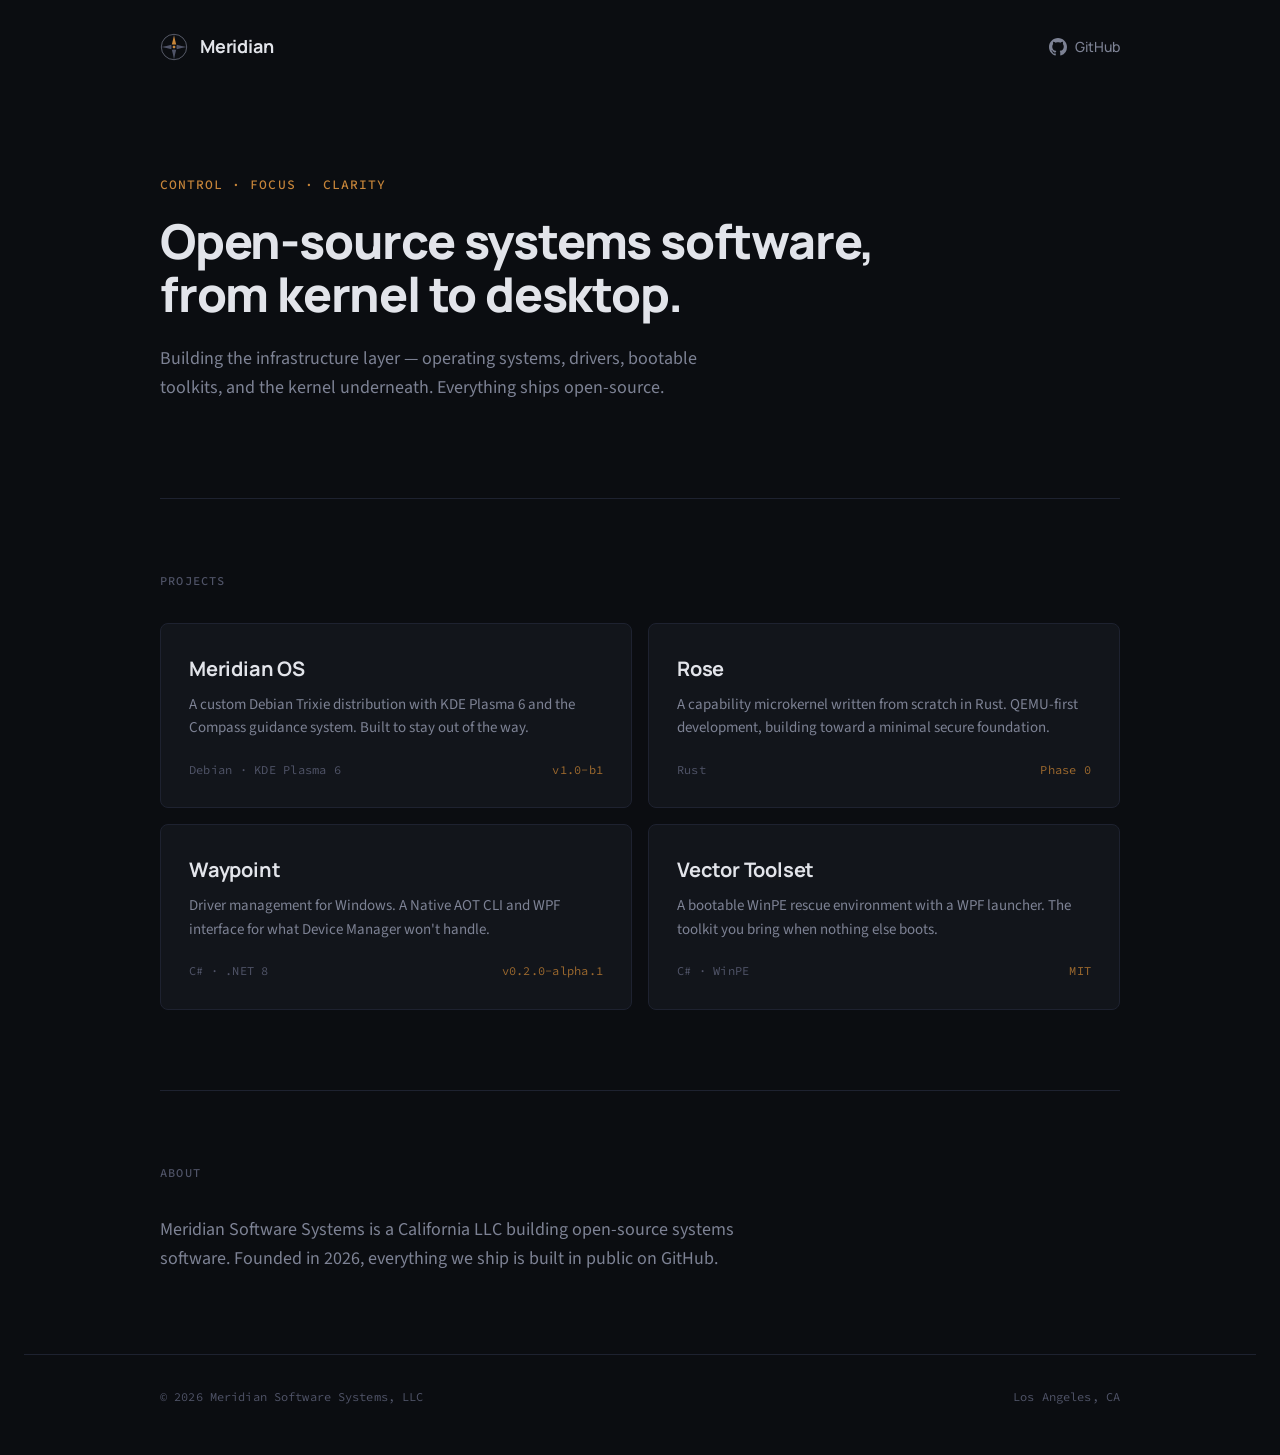
==== index.html @ dd4bbe94 "Add initial index.html for website structure and styling This is the initial commit of the index.htm" ====
<!DOCTYPE html>
<html lang="en">
<head>
  <meta charset="utf-8">
  <meta name="viewport" content="width=device-width, initial-scale=1">
  <title>Meridian Software Systems</title>
  <meta name="description" content="Open-source systems software, from kernel to desktop. Operating systems, drivers, bootable toolkits, and the kernel underneath.">
  <meta name="theme-color" content="#0B0D11">
  <link rel="stylesheet" href="https://fonts.googleapis.com/css2?family=Manrope:wght@400;500;600;700;800&family=Source+Sans+3:ital,wght@0,400;0,500;0,600;1,400&family=Source+Code+Pro:wght@400;500&display=swap">
  <style>
    *, *::before, *::after { margin: 0; padding: 0; box-sizing: border-box; }

    :root {
      color-scheme: dark;

      --ground: #0B0D11;
      --surface: #12151B;
      --surface-raised: #181C24;
      --border: #1E2230;
      --border-hover: #2A2F3E;

      --text-primary: #E2E4EA;
      --text-secondary: #7D8294;
      --text-tertiary: #505468;

      --accent: #C8863A;
      --accent-dim: #9E6A2E;

      --font-display: 'Manrope', system-ui, -apple-system, sans-serif;
      --font-body: 'Source Sans 3', system-ui, -apple-system, sans-serif;
      --font-mono: 'Source Code Pro', ui-monospace, 'SFMono-Regular', monospace;
    }

    body {
      background: var(--ground);
      color: var(--text-primary);
      font-family: var(--font-body);
      font-size: 17px;
      line-height: 1.65;
      padding: 0 24px;
      -webkit-font-smoothing: antialiased;
      -moz-osx-font-smoothing: grayscale;
    }

    .wrap {
      max-width: 960px;
      margin: 0 auto;
    }

    a { color: inherit; }

    /* ---- Header ---- */

    header {
      padding-block: 32px;
    }

    .header-inner {
      display: flex;
      align-items: center;
      justify-content: space-between;
    }

    .logo {
      display: flex;
      align-items: center;
      gap: 12px;
      text-decoration: none;
    }

    .logo-text {
      font-family: var(--font-display);
      font-weight: 700;
      font-size: 18px;
      letter-spacing: -0.01em;
    }

    .gh-link {
      display: flex;
      align-items: center;
      gap: 8px;
      color: var(--text-secondary);
      text-decoration: none;
      font-family: var(--font-display);
      font-size: 14px;
      font-weight: 500;
      transition: color 0.15s;
    }

    .gh-link:hover { color: var(--text-primary); }

    /* ---- Hero ---- */

    .hero {
      padding-block: 80px 96px;
      border-bottom: 1px solid var(--border);
    }

    .hero-tag {
      font-family: var(--font-mono);
      font-size: 13px;
      font-weight: 500;
      color: var(--accent);
      letter-spacing: 0.08em;
      text-transform: uppercase;
      margin-bottom: 20px;
    }

    .hero h1 {
      font-family: var(--font-display);
      font-size: clamp(28px, 5vw, 48px);
      font-weight: 800;
      line-height: 1.1;
      letter-spacing: -0.025em;
      max-width: 720px;
      text-wrap: balance;
      margin-bottom: 24px;
    }

    .hero-sub {
      font-size: 18px;
      color: var(--text-secondary);
      max-width: 560px;
      line-height: 1.6;
    }

    /* ---- Projects ---- */

    .projects {
      padding-block: 72px 80px;
      border-bottom: 1px solid var(--border);
    }

    .section-label {
      font-family: var(--font-mono);
      font-size: 12px;
      font-weight: 500;
      color: var(--text-tertiary);
      letter-spacing: 0.1em;
      text-transform: uppercase;
      margin-bottom: 32px;
    }

    .pgrid {
      display: grid;
      grid-template-columns: repeat(2, 1fr);
      gap: 16px;
    }

    .proj {
      display: flex;
      flex-direction: column;
      padding: 28px;
      background: var(--surface);
      border: 1px solid var(--border);
      border-radius: 8px;
      text-decoration: none;
      transition: border-color 0.15s, background-color 0.15s;
    }

    .proj:hover {
      border-color: var(--border-hover);
      background: var(--surface-raised);
    }

    .proj h3 {
      font-family: var(--font-display);
      font-size: 20px;
      font-weight: 700;
      letter-spacing: -0.01em;
      margin-bottom: 8px;
    }

    .proj-desc {
      font-size: 15px;
      color: var(--text-secondary);
      line-height: 1.55;
      flex: 1;
      margin-bottom: 20px;
    }

    .proj-foot {
      display: flex;
      align-items: center;
      justify-content: space-between;
      gap: 12px;
      flex-wrap: wrap;
    }

    .proj-tech {
      font-family: var(--font-mono);
      font-size: 12px;
      color: var(--text-tertiary);
      letter-spacing: 0.02em;
    }

    .proj-ver {
      font-family: var(--font-mono);
      font-size: 12px;
      color: var(--accent-dim);
      letter-spacing: 0.02em;
    }

    /* ---- About ---- */

    .about {
      padding-block: 72px 80px;
    }

    .about-body {
      font-size: 18px;
      color: var(--text-secondary);
      max-width: 600px;
      line-height: 1.65;
    }

    /* ---- Footer ---- */

    footer {
      padding-block: 32px 48px;
      border-top: 1px solid var(--border);
    }

    .footer-inner {
      display: flex;
      align-items: center;
      justify-content: space-between;
      gap: 16px;
      flex-wrap: wrap;
    }

    .footer-copy, .footer-loc {
      font-family: var(--font-mono);
      font-size: 12px;
      color: var(--text-tertiary);
      letter-spacing: 0.01em;
    }

    /* ---- Responsive ---- */

    @media (max-width: 640px) {
      body { padding: 0 16px; }
      .hero { padding-block: 56px 64px; }
      .projects, .about { padding-block: 56px 64px; }
      .pgrid { grid-template-columns: 1fr; }
    }
  </style>
</head>
<body>

<header>
  <div class="wrap header-inner">
    <a href="/" class="logo">
      <svg class="logo-mark" viewBox="0 0 32 32" width="28" height="28" fill="none" aria-hidden="true">
        <circle cx="16" cy="16" r="14.5" stroke="#7D8294" stroke-width="0.75"/>
        <line x1="16" y1="1.5" x2="16" y2="30.5" stroke="#505468" stroke-width="0.5"/>
        <line x1="1.5" y1="16" x2="30.5" y2="16" stroke="#505468" stroke-width="0.5"/>
        <polygon points="16,3 13.5,13 18.5,13" fill="#C8863A"/>
        <polygon points="16,29 13.5,19 18.5,19" fill="#505468"/>
        <polygon points="29,16 19,13.5 19,18.5" fill="#505468"/>
        <polygon points="3,16 13,13.5 13,18.5" fill="#505468"/>
        <circle cx="16" cy="16" r="1.5" fill="#C8863A"/>
      </svg>
      <span class="logo-text">Meridian</span>
    </a>
    <a href="https://github.com/TrashPanda2481" class="gh-link" target="_blank" rel="noopener">
      <svg viewBox="0 0 16 16" width="18" height="18" fill="currentColor" aria-hidden="true"><path d="M8 0C3.58 0 0 3.58 0 8c0 3.54 2.29 6.53 5.47 7.59.4.07.55-.17.55-.38 0-.19-.01-.82-.01-1.49-2.01.37-2.53-.49-2.69-.94-.09-.23-.48-.94-.82-1.13-.28-.15-.68-.52-.01-.53.63-.01 1.08.58 1.23.82.72 1.21 1.87.87 2.33.66.07-.52.28-.87.51-1.07-1.78-.2-3.64-.89-3.64-3.95 0-.87.31-1.59.82-2.15-.08-.2-.36-1.02.08-2.12 0 0 .67-.21 2.2.82.64-.18 1.32-.27 2-.27.68 0 1.36.09 2 .27 1.53-1.04 2.2-.82 2.2-.82.44 1.1.16 1.92.08 2.12.51.56.82 1.27.82 2.15 0 3.07-1.87 3.75-3.65 3.95.29.25.54.73.54 1.48 0 1.07-.01 1.93-.01 2.2 0 .21.15.46.55.38A8.013 8.013 0 0016 8c0-4.42-3.58-8-8-8z"/></svg>
      GitHub
    </a>
  </div>
</header>

<main class="wrap">
  <section class="hero">
    <p class="hero-tag">Control · Focus · Clarity</p>
    <h1>Open-source systems software, from kernel to desktop.</h1>
    <p class="hero-sub">Building the infrastructure layer — operating systems, drivers, bootable toolkits, and the kernel underneath. Everything ships open-source.</p>
  </section>

  <section class="projects">
    <p class="section-label">Projects</p>
    <div class="pgrid">

      <a href="https://github.com/TrashPanda2481/Meridian-OS" class="proj" target="_blank" rel="noopener">
        <h3>Meridian OS</h3>
        <p class="proj-desc">A custom Debian Trixie distribution with KDE Plasma 6 and the Compass guidance system. Built to stay out of the way.</p>
        <div class="proj-foot">
          <span class="proj-tech">Debian · KDE Plasma 6</span>
          <span class="proj-ver">v1.0-b1</span>
        </div>
      </a>

      <a href="https://github.com/TrashPanda2481" class="proj" target="_blank" rel="noopener">
        <h3>Rose</h3>
        <p class="proj-desc">A capability microkernel written from scratch in Rust. QEMU-first development, building toward a minimal secure foundation.</p>
        <div class="proj-foot">
          <span class="proj-tech">Rust</span>
          <span class="proj-ver">Phase 0</span>
        </div>
      </a>

      <a href="https://github.com/TrashPanda2481" class="proj" target="_blank" rel="noopener">
        <h3>Waypoint</h3>
        <p class="proj-desc">Driver management for Windows. A Native AOT CLI and WPF interface for what Device Manager won't handle.</p>
        <div class="proj-foot">
          <span class="proj-tech">C# · .NET 8</span>
          <span class="proj-ver">v0.2.0-alpha.1</span>
        </div>
      </a>

      <a href="https://github.com/TrashPanda2481" class="proj" target="_blank" rel="noopener">
        <h3>Vector Toolset</h3>
        <p class="proj-desc">A bootable WinPE rescue environment with a WPF launcher. The toolkit you bring when nothing else boots.</p>
        <div class="proj-foot">
          <span class="proj-tech">C# · WinPE</span>
          <span class="proj-ver">MIT</span>
        </div>
      </a>

    </div>
  </section>

  <section class="about">
    <p class="section-label">About</p>
    <p class="about-body">Meridian Software Systems is a California LLC building open-source systems software. Founded in 2026, everything we ship is built in public on GitHub.</p>
  </section>
</main>

<footer>
  <div class="wrap footer-inner">
    <span class="footer-copy">© 2026 Meridian Software Systems, LLC</span>
    <span class="footer-loc">Los Angeles, CA</span>
  </div>
</footer>

</body>
</html>
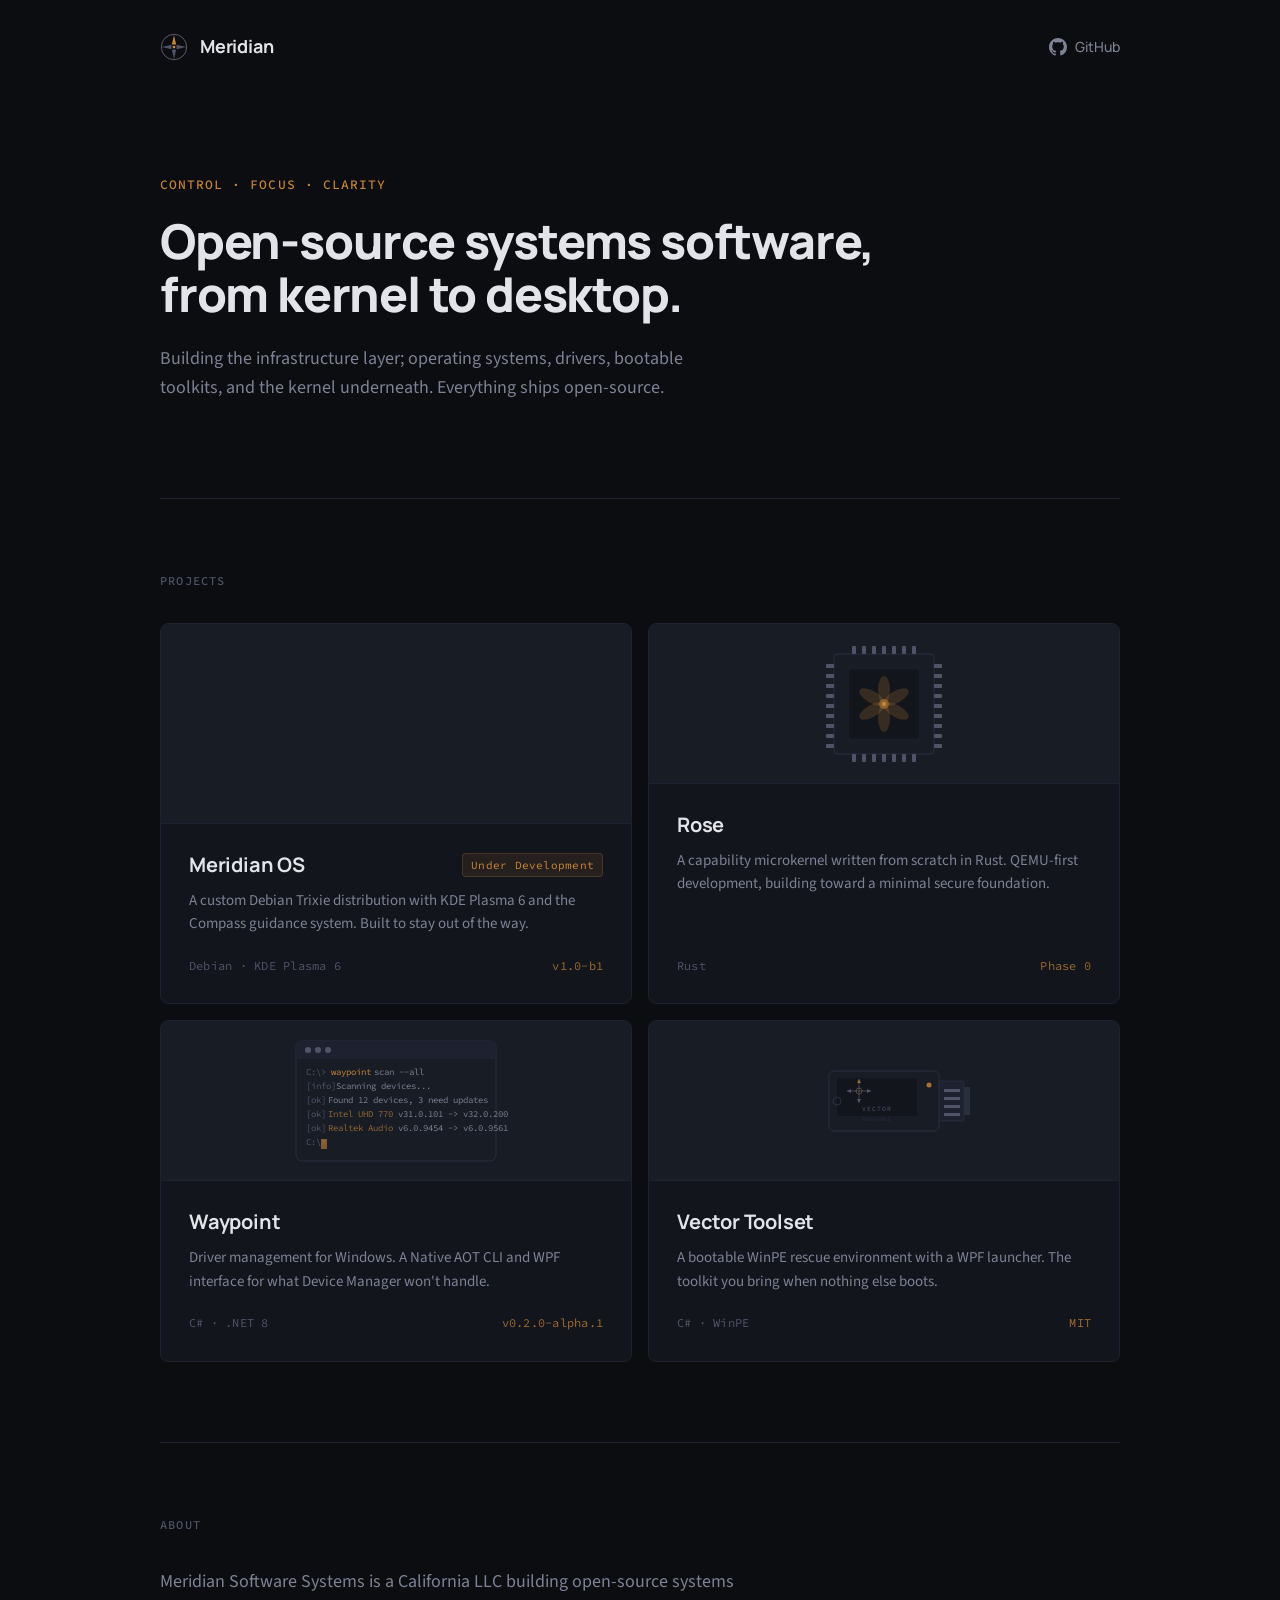
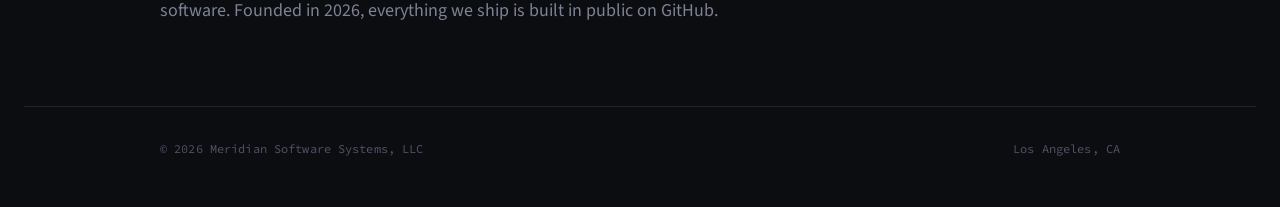
==== commit b97c7a24: "Update Meridian OS card with screenshots slideshow Replace SVG graphic with 4 embedded screenshots i" ====
--- a/index.html
+++ b/index.html
@@ -9,28 +9,22 @@
   <link rel="stylesheet" href="https://fonts.googleapis.com/css2?family=Manrope:wght@400;500;600;700;800&family=Source+Sans+3:ital,wght@0,400;0,500;0,600;1,400&family=Source+Code+Pro:wght@400;500&display=swap">
   <style>
     *, *::before, *::after { margin: 0; padding: 0; box-sizing: border-box; }
-
     :root {
       color-scheme: dark;
-
       --ground: #0B0D11;
       --surface: #12151B;
       --surface-raised: #181C24;
       --border: #1E2230;
       --border-hover: #2A2F3E;
-
       --text-primary: #E2E4EA;
       --text-secondary: #7D8294;
       --text-tertiary: #505468;
-
       --accent: #C8863A;
       --accent-dim: #9E6A2E;
-
       --font-display: 'Manrope', system-ui, -apple-system, sans-serif;
       --font-body: 'Source Sans 3', system-ui, -apple-system, sans-serif;
       --font-mono: 'Source Code Pro', ui-monospace, 'SFMono-Regular', monospace;
     }
-
     body {
       background: var(--ground);
       color: var(--text-primary);
@@ -41,40 +35,28 @@
       -webkit-font-smoothing: antialiased;
       -moz-osx-font-smoothing: grayscale;
     }
-
-    .wrap {
-      max-width: 960px;
-      margin: 0 auto;
-    }
-
+    .wrap { max-width: 960px; margin: 0 auto; }
     a { color: inherit; }
 
     /* ---- Header ---- */
-
-    header {
-      padding-block: 32px;
-    }
-
+    header { padding-block: 32px; }
     .header-inner {
       display: flex;
       align-items: center;
       justify-content: space-between;
     }
-
     .logo {
       display: flex;
       align-items: center;
       gap: 12px;
       text-decoration: none;
     }
-
     .logo-text {
       font-family: var(--font-display);
       font-weight: 700;
       font-size: 18px;
       letter-spacing: -0.01em;
     }
-
     .gh-link {
       display: flex;
       align-items: center;
@@ -86,16 +68,13 @@
       font-weight: 500;
       transition: color 0.15s;
     }
-
     .gh-link:hover { color: var(--text-primary); }
 
     /* ---- Hero ---- */
-
     .hero {
       padding-block: 80px 96px;
       border-bottom: 1px solid var(--border);
     }
-
     .hero-tag {
       font-family: var(--font-mono);
       font-size: 13px;
@@ -105,7 +84,6 @@
       text-transform: uppercase;
       margin-bottom: 20px;
     }
-
     .hero h1 {
       font-family: var(--font-display);
       font-size: clamp(28px, 5vw, 48px);
@@ -116,7 +94,6 @@
       text-wrap: balance;
       margin-bottom: 24px;
     }
-
     .hero-sub {
       font-size: 18px;
       color: var(--text-secondary);
@@ -125,12 +102,10 @@
     }
 
     /* ---- Projects ---- */
-
     .projects {
       padding-block: 72px 80px;
       border-bottom: 1px solid var(--border);
     }
-
     .section-label {
       font-family: var(--font-mono);
       font-size: 12px;
@@ -140,7 +115,6 @@
       text-transform: uppercase;
       margin-bottom: 32px;
     }
-
     .pgrid {
       display: grid;
       grid-template-columns: repeat(2, 1fr);
@@ -150,27 +124,60 @@
     .proj {
       display: flex;
       flex-direction: column;
-      padding: 28px;
       background: var(--surface);
       border: 1px solid var(--border);
       border-radius: 8px;
       text-decoration: none;
       transition: border-color 0.15s, background-color 0.15s;
-    }
-
-    .proj:hover {
+      overflow: hidden;
+    }
+    a.proj { cursor: pointer; }
+    a.proj:hover {
       border-color: var(--border-hover);
       background: var(--surface-raised);
     }
-
+    div.proj { cursor: default; }
+
+    .proj-graphic {
+      display: flex;
+      align-items: center;
+      justify-content: center;
+      height: 160px;
+      background: var(--surface-raised);
+      border-bottom: 1px solid var(--border);
+      position: relative;
+      overflow: hidden;
+    }
+
+    .proj-body { padding: 24px 28px 28px; display: flex; flex-direction: column; flex: 1; }
+
+    .proj-header {
+      display: flex;
+      align-items: center;
+      justify-content: space-between;
+      gap: 8px;
+      margin-bottom: 8px;
+    }
     .proj h3 {
       font-family: var(--font-display);
       font-size: 20px;
       font-weight: 700;
       letter-spacing: -0.01em;
-      margin-bottom: 8px;
-    }
-
+    }
+    .proj-badge {
+      display: inline-flex;
+      align-items: center;
+      gap: 5px;
+      font-family: var(--font-mono);
+      font-size: 11px;
+      color: var(--accent);
+      background: rgba(200, 134, 58, 0.1);
+      border: 1px solid rgba(200, 134, 58, 0.2);
+      border-radius: 4px;
+      padding: 2px 8px;
+      white-space: nowrap;
+      letter-spacing: 0.02em;
+    }
     .proj-desc {
       font-size: 15px;
       color: var(--text-secondary);
@@ -178,7 +185,6 @@
       flex: 1;
       margin-bottom: 20px;
     }
-
     .proj-foot {
       display: flex;
       align-items: center;
@@ -186,14 +192,12 @@
       gap: 12px;
       flex-wrap: wrap;
     }
-
     .proj-tech {
       font-family: var(--font-mono);
       font-size: 12px;
       color: var(--text-tertiary);
       letter-spacing: 0.02em;
     }
-
     .proj-ver {
       font-family: var(--font-mono);
       font-size: 12px;
@@ -202,11 +206,7 @@
     }
 
     /* ---- About ---- */
-
-    .about {
-      padding-block: 72px 80px;
-    }
-
+    .about { padding-block: 72px 80px; }
     .about-body {
       font-size: 18px;
       color: var(--text-secondary);
@@ -215,12 +215,10 @@
     }
 
     /* ---- Footer ---- */
-
     footer {
       padding-block: 32px 48px;
       border-top: 1px solid var(--border);
     }
-
     .footer-inner {
       display: flex;
       align-items: center;
@@ -228,7 +226,6 @@
       gap: 16px;
       flex-wrap: wrap;
     }
-
     .footer-copy, .footer-loc {
       font-family: var(--font-mono);
       font-size: 12px;
@@ -236,13 +233,42 @@
       letter-spacing: 0.01em;
     }
 
+
+    /* ---- Meridian OS slideshow ---- */
+    .meridian-slides {
+      position: absolute;
+      inset: 0;
+    }
+    .meridian-slide {
+      position: absolute;
+      inset: 0;
+      width: 100%;
+      height: 100%;
+      object-fit: cover;
+      object-position: center;
+      opacity: 0;
+      animation: meridian-cycle 24s infinite;
+    }
+    .meridian-slide:nth-child(1) { animation-delay: 0s; }
+    .meridian-slide:nth-child(2) { animation-delay: 6s; }
+    .meridian-slide:nth-child(3) { animation-delay: 12s; }
+    .meridian-slide:nth-child(4) { animation-delay: 18s; }
+    @keyframes meridian-cycle {
+      0% { opacity: 0; }
+      8% { opacity: 1; }
+      25% { opacity: 1; }
+      33% { opacity: 0; }
+      100% { opacity: 0; }
+    }
+    .proj-graphic-tall { height: 200px; }
     /* ---- Responsive ---- */
-
     @media (max-width: 640px) {
       body { padding: 0 16px; }
       .hero { padding-block: 56px 64px; }
       .projects, .about { padding-block: 56px 64px; }
       .pgrid { grid-template-columns: 1fr; }
+      .proj-graphic { height: 140px; }
+      .proj-graphic-tall { height: 160px; }
     }
   </style>
 </head>
@@ -274,48 +300,196 @@
   <section class="hero">
     <p class="hero-tag">Control · Focus · Clarity</p>
     <h1>Open-source systems software, from kernel to desktop.</h1>
-    <p class="hero-sub">Building the infrastructure layer — operating systems, drivers, bootable toolkits, and the kernel underneath. Everything ships open-source.</p>
+    <p class="hero-sub">Building the infrastructure layer; operating systems, drivers, bootable toolkits, and the kernel underneath. Everything ships open-source.</p>
   </section>
 
   <section class="projects">
     <p class="section-label">Projects</p>
     <div class="pgrid">
 
-      <a href="https://github.com/TrashPanda2481/Meridian-OS" class="proj" target="_blank" rel="noopener">
-        <h3>Meridian OS</h3>
-        <p class="proj-desc">A custom Debian Trixie distribution with KDE Plasma 6 and the Compass guidance system. Built to stay out of the way.</p>
-        <div class="proj-foot">
-          <span class="proj-tech">Debian · KDE Plasma 6</span>
-          <span class="proj-ver">v1.0-b1</span>
-        </div>
-      </a>
-
-      <a href="https://github.com/TrashPanda2481" class="proj" target="_blank" rel="noopener">
-        <h3>Rose</h3>
-        <p class="proj-desc">A capability microkernel written from scratch in Rust. QEMU-first development, building toward a minimal secure foundation.</p>
-        <div class="proj-foot">
-          <span class="proj-tech">Rust</span>
-          <span class="proj-ver">Phase 0</span>
-        </div>
-      </a>
-
-      <a href="https://github.com/TrashPanda2481" class="proj" target="_blank" rel="noopener">
-        <h3>Waypoint</h3>
-        <p class="proj-desc">Driver management for Windows. A Native AOT CLI and WPF interface for what Device Manager won't handle.</p>
-        <div class="proj-foot">
-          <span class="proj-tech">C# · .NET 8</span>
-          <span class="proj-ver">v0.2.0-alpha.1</span>
-        </div>
-      </a>
-
-      <a href="https://github.com/TrashPanda2481" class="proj" target="_blank" rel="noopener">
-        <h3>Vector Toolset</h3>
-        <p class="proj-desc">A bootable WinPE rescue environment with a WPF launcher. The toolkit you bring when nothing else boots.</p>
-        <div class="proj-foot">
-          <span class="proj-tech">C# · WinPE</span>
-          <span class="proj-ver">MIT</span>
-        </div>
-      </a>
+      <!-- Meridian OS — screenshots, under development -->
+      <div class="proj">
+        <div class="proj-graphic proj-graphic-tall">
+          <div class="meridian-slides">
+            <img class="meridian-slide" src="[data-uri]" alt="Meridian OS desktop with world map wallpaper">
+            <img class="meridian-slide" src="[data-uri]" alt="Bearing system panel showing host info">
+            <img class="meridian-slide" src="[data-uri]" alt="Meridian OS GRUB bootloader with compass rose">
+            <img class="meridian-slide" src="[data-uri]" alt="Meridian OS splash screen">
+          </div>
+        </div>
+        <div class="proj-body">
+          <div class="proj-header">
+            <h3>Meridian OS</h3>
+            <span class="proj-badge">Under Development</span>
+          </div>
+          <p class="proj-desc">A custom Debian Trixie distribution with KDE Plasma 6 and the Compass guidance system. Built to stay out of the way.</p>
+          <div class="proj-foot">
+            <span class="proj-tech">Debian · KDE Plasma 6</span>
+            <span class="proj-ver">v1.0-b1</span>
+          </div>
+        </div>
+      </div>
+
+      <!-- Rose — private repo, no link -->
+      <div class="proj">
+        <div class="proj-graphic">
+          <svg viewBox="0 0 280 160" width="280" height="160" fill="none" aria-hidden="true">
+            <!-- CPU die outline -->
+            <rect x="90" y="30" width="100" height="100" rx="4" fill="#181C24" stroke="#2A2F3E" stroke-width="1"/>
+            <!-- Inner die -->
+            <rect x="105" y="45" width="70" height="70" rx="2" fill="#12151B" stroke="#1E2230" stroke-width="0.5"/>
+            <!-- Core pattern — petal/bloom microkernel -->
+            <g transform="translate(140, 80)">
+              <ellipse cx="0" cy="-14" rx="6" ry="14" fill="#C8863A" opacity="0.2" transform="rotate(0)"/>
+              <ellipse cx="0" cy="-14" rx="6" ry="14" fill="#C8863A" opacity="0.2" transform="rotate(60)"/>
+              <ellipse cx="0" cy="-14" rx="6" ry="14" fill="#C8863A" opacity="0.2" transform="rotate(120)"/>
+              <ellipse cx="0" cy="-14" rx="6" ry="14" fill="#C8863A" opacity="0.2" transform="rotate(180)"/>
+              <ellipse cx="0" cy="-14" rx="6" ry="14" fill="#C8863A" opacity="0.2" transform="rotate(240)"/>
+              <ellipse cx="0" cy="-14" rx="6" ry="14" fill="#C8863A" opacity="0.2" transform="rotate(300)"/>
+              <circle cx="0" cy="0" r="5" fill="#C8863A" opacity="0.5"/>
+              <circle cx="0" cy="0" r="2" fill="#C8863A"/>
+            </g>
+            <!-- Pins — top -->
+            <rect x="108" y="22" width="4" height="8" rx="1" fill="#505468"/>
+            <rect x="118" y="22" width="4" height="8" rx="1" fill="#505468"/>
+            <rect x="128" y="22" width="4" height="8" rx="1" fill="#505468"/>
+            <rect x="138" y="22" width="4" height="8" rx="1" fill="#505468"/>
+            <rect x="148" y="22" width="4" height="8" rx="1" fill="#505468"/>
+            <rect x="158" y="22" width="4" height="8" rx="1" fill="#505468"/>
+            <rect x="168" y="22" width="4" height="8" rx="1" fill="#505468"/>
+            <!-- Pins — bottom -->
+            <rect x="108" y="130" width="4" height="8" rx="1" fill="#505468"/>
+            <rect x="118" y="130" width="4" height="8" rx="1" fill="#505468"/>
+            <rect x="128" y="130" width="4" height="8" rx="1" fill="#505468"/>
+            <rect x="138" y="130" width="4" height="8" rx="1" fill="#505468"/>
+            <rect x="148" y="130" width="4" height="8" rx="1" fill="#505468"/>
+            <rect x="158" y="130" width="4" height="8" rx="1" fill="#505468"/>
+            <rect x="168" y="130" width="4" height="8" rx="1" fill="#505468"/>
+            <!-- Pins — left -->
+            <rect x="82" y="40" width="8" height="4" rx="1" fill="#505468"/>
+            <rect x="82" y="50" width="8" height="4" rx="1" fill="#505468"/>
+            <rect x="82" y="60" width="8" height="4" rx="1" fill="#505468"/>
+            <rect x="82" y="70" width="8" height="4" rx="1" fill="#505468"/>
+            <rect x="82" y="80" width="8" height="4" rx="1" fill="#505468"/>
+            <rect x="82" y="90" width="8" height="4" rx="1" fill="#505468"/>
+            <rect x="82" y="100" width="8" height="4" rx="1" fill="#505468"/>
+            <rect x="82" y="110" width="8" height="4" rx="1" fill="#505468"/>
+            <rect x="82" y="120" width="8" height="4" rx="1" fill="#505468"/>
+            <!-- Pins — right -->
+            <rect x="190" y="40" width="8" height="4" rx="1" fill="#505468"/>
+            <rect x="190" y="50" width="8" height="4" rx="1" fill="#505468"/>
+            <rect x="190" y="60" width="8" height="4" rx="1" fill="#505468"/>
+            <rect x="190" y="70" width="8" height="4" rx="1" fill="#505468"/>
+            <rect x="190" y="80" width="8" height="4" rx="1" fill="#505468"/>
+            <rect x="190" y="90" width="8" height="4" rx="1" fill="#505468"/>
+            <rect x="190" y="100" width="8" height="4" rx="1" fill="#505468"/>
+            <rect x="190" y="110" width="8" height="4" rx="1" fill="#505468"/>
+            <rect x="190" y="120" width="8" height="4" rx="1" fill="#505468"/>
+          </svg>
+        </div>
+        <div class="proj-body">
+          <div class="proj-header">
+            <h3>Rose</h3>
+          </div>
+          <p class="proj-desc">A capability microkernel written from scratch in Rust. QEMU-first development, building toward a minimal secure foundation.</p>
+          <div class="proj-foot">
+            <span class="proj-tech">Rust</span>
+            <span class="proj-ver">Phase 0</span>
+          </div>
+        </div>
+      </div>
+
+      <!-- Waypoint — private repo, no link -->
+      <div class="proj">
+        <div class="proj-graphic">
+          <svg viewBox="0 0 280 160" width="280" height="160" fill="none" aria-hidden="true">
+            <!-- CLI window frame -->
+            <rect x="40" y="20" width="200" height="120" rx="6" fill="#181C24" stroke="#2A2F3E" stroke-width="1"/>
+            <!-- Titlebar -->
+            <rect x="40" y="20" width="200" height="18" rx="6" fill="#1E2230"/>
+            <rect x="40" y="32" width="200" height="6" fill="#1E2230"/>
+            <circle cx="52" cy="29" r="3" fill="#505468"/>
+            <circle cx="62" cy="29" r="3" fill="#505468"/>
+            <circle cx="72" cy="29" r="3" fill="#505468"/>
+            <!-- Terminal content -->
+            <text x="50" y="54" font-family="'Source Code Pro', monospace" font-size="9" fill="#505468">C:\&gt;</text>
+            <text x="75" y="54" font-family="'Source Code Pro', monospace" font-size="9" fill="#C8863A">waypoint</text>
+            <text x="118" y="54" font-family="'Source Code Pro', monospace" font-size="9" fill="#7D8294">scan --all</text>
+            <text x="50" y="68" font-family="'Source Code Pro', monospace" font-size="9" fill="#505468">[info]</text>
+            <text x="80" y="68" font-family="'Source Code Pro', monospace" font-size="9" fill="#7D8294">Scanning devices...</text>
+            <text x="50" y="82" font-family="'Source Code Pro', monospace" font-size="9" fill="#505468">[ok]</text>
+            <text x="72" y="82" font-family="'Source Code Pro', monospace" font-size="9" fill="#7D8294">Found 12 devices, 3 need updates</text>
+            <text x="50" y="96" font-family="'Source Code Pro', monospace" font-size="9" fill="#505468">[ok]</text>
+            <text x="72" y="96" font-family="'Source Code Pro', monospace" font-size="9" fill="#C8863A" opacity="0.7">Intel UHD 770</text>
+            <text x="142" y="96" font-family="'Source Code Pro', monospace" font-size="9" fill="#7D8294">v31.0.101 -> v32.0.200</text>
+            <text x="50" y="110" font-family="'Source Code Pro', monospace" font-size="9" fill="#505468">[ok]</text>
+            <text x="72" y="110" font-family="'Source Code Pro', monospace" font-size="9" fill="#C8863A" opacity="0.7">Realtek Audio</text>
+            <text x="142" y="110" font-family="'Source Code Pro', monospace" font-size="9" fill="#7D8294">v6.0.9454 -> v6.0.9561</text>
+            <text x="50" y="124" font-family="'Source Code Pro', monospace" font-size="9" fill="#505468">C:\&gt;</text>
+            <rect x="65" y="118" width="6" height="10" fill="#C8863A" opacity="0.6"/>
+          </svg>
+        </div>
+        <div class="proj-body">
+          <div class="proj-header">
+            <h3>Waypoint</h3>
+          </div>
+          <p class="proj-desc">Driver management for Windows. A Native AOT CLI and WPF interface for what Device Manager won't handle.</p>
+          <div class="proj-foot">
+            <span class="proj-tech">C# · .NET 8</span>
+            <span class="proj-ver">v0.2.0-alpha.1</span>
+          </div>
+        </div>
+      </div>
+
+      <!-- Vector Toolset — private repo, no link -->
+      <div class="proj">
+        <div class="proj-graphic">
+          <svg viewBox="0 0 280 160" width="280" height="160" fill="none" aria-hidden="true">
+            <!-- USB drive body -->
+            <rect x="85" y="50" width="110" height="60" rx="5" fill="#181C24" stroke="#2A2F3E" stroke-width="1"/>
+            <!-- USB connector -->
+            <rect x="195" y="60" width="25" height="40" rx="2" fill="#1E2230" stroke="#2A2F3E" stroke-width="0.75"/>
+            <rect x="220" y="66" width="6" height="28" rx="1" fill="#2A2F3E"/>
+            <!-- USB connector inner slots -->
+            <rect x="200" y="68" width="16" height="3" rx="0.5" fill="#505468"/>
+            <rect x="200" y="76" width="16" height="3" rx="0.5" fill="#505468"/>
+            <rect x="200" y="84" width="16" height="3" rx="0.5" fill="#505468"/>
+            <rect x="200" y="92" width="16" height="3" rx="0.5" fill="#505468"/>
+            <!-- LED indicator -->
+            <circle cx="185" cy="64" r="2.5" fill="#C8863A" opacity="0.8"/>
+            <!-- Label area -->
+            <rect x="93" y="57" width="80" height="38" rx="2" fill="#12151B"/>
+            <!-- Vector logo on drive -->
+            <g transform="translate(115, 70)">
+              <!-- Crosshair/vector arrows -->
+              <line x1="0" y1="-12" x2="0" y2="12" stroke="#505468" stroke-width="0.75"/>
+              <line x1="-12" y1="0" x2="12" y2="0" stroke="#505468" stroke-width="0.75"/>
+              <!-- Arrow tips -->
+              <polygon points="0,-12 -2,-8 2,-8" fill="#C8863A" opacity="0.7"/>
+              <polygon points="12,0 8,-2 8,2" fill="#505468"/>
+              <polygon points="0,12 -2,8 2,8" fill="#505468"/>
+              <polygon points="-12,0 -8,-2 -8,2" fill="#505468"/>
+              <circle cx="0" cy="0" r="3" stroke="#C8863A" stroke-width="0.75" fill="none" opacity="0.5"/>
+            </g>
+            <!-- "VECTOR" text -->
+            <text x="133" y="90" font-family="'Source Code Pro', monospace" font-size="6.5" fill="#505468" text-anchor="middle" letter-spacing="0.15em">VECTOR</text>
+            <!-- Boot indicator text -->
+            <text x="133" y="100" font-family="'Source Code Pro', monospace" font-size="5" fill="#2A2F3E" text-anchor="middle" letter-spacing="0.1em">BOOTABLE</text>
+            <!-- Lanyard hole -->
+            <circle cx="93" cy="80" r="4" stroke="#2A2F3E" stroke-width="1" fill="none"/>
+          </svg>
+        </div>
+        <div class="proj-body">
+          <div class="proj-header">
+            <h3>Vector Toolset</h3>
+          </div>
+          <p class="proj-desc">A bootable WinPE rescue environment with a WPF launcher. The toolkit you bring when nothing else boots.</p>
+          <div class="proj-foot">
+            <span class="proj-tech">C# · WinPE</span>
+            <span class="proj-ver">MIT</span>
+          </div>
+        </div>
+      </div>
 
     </div>
   </section>
@@ -328,7 +502,7 @@
 
 <footer>
   <div class="wrap footer-inner">
-    <span class="footer-copy">© 2026 Meridian Software Systems, LLC</span>
+    <span class="footer-copy">&copy; 2026 Meridian Software Systems, LLC</span>
     <span class="footer-loc">Los Angeles, CA</span>
   </div>
 </footer>
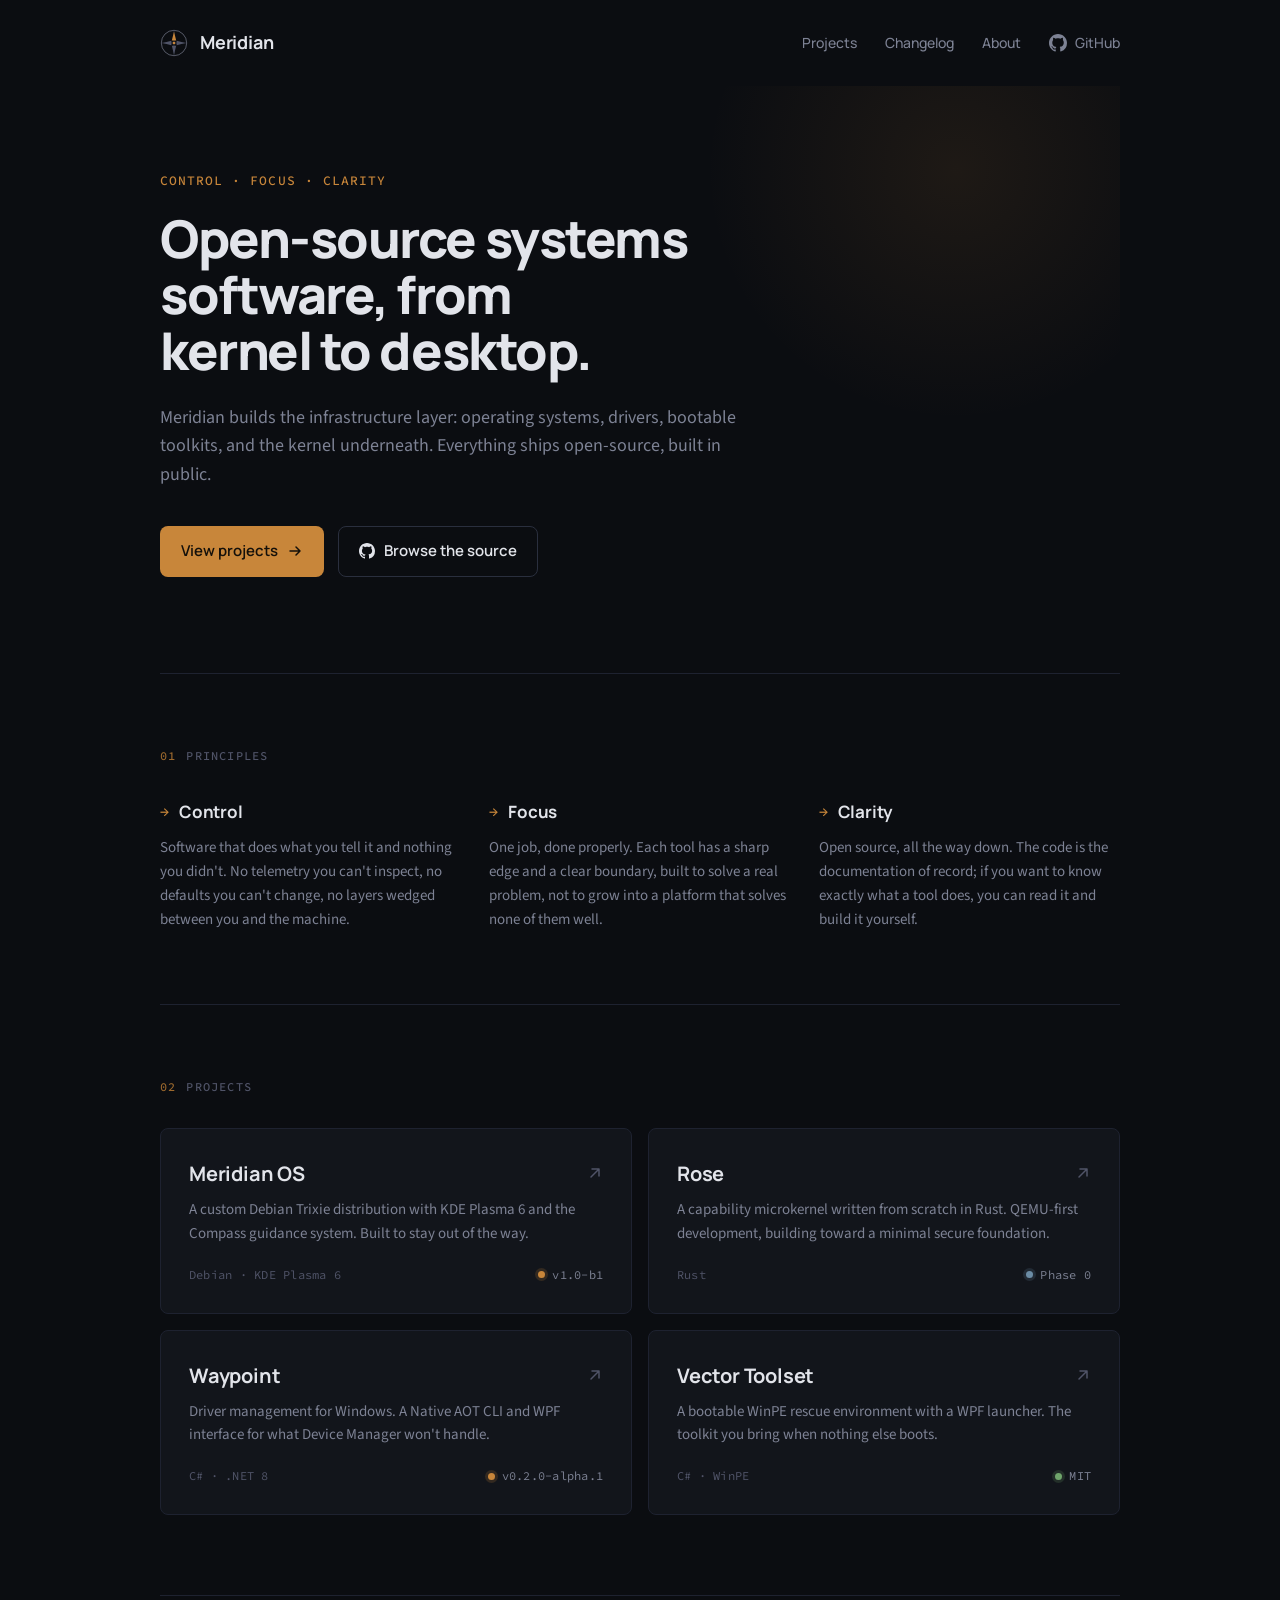
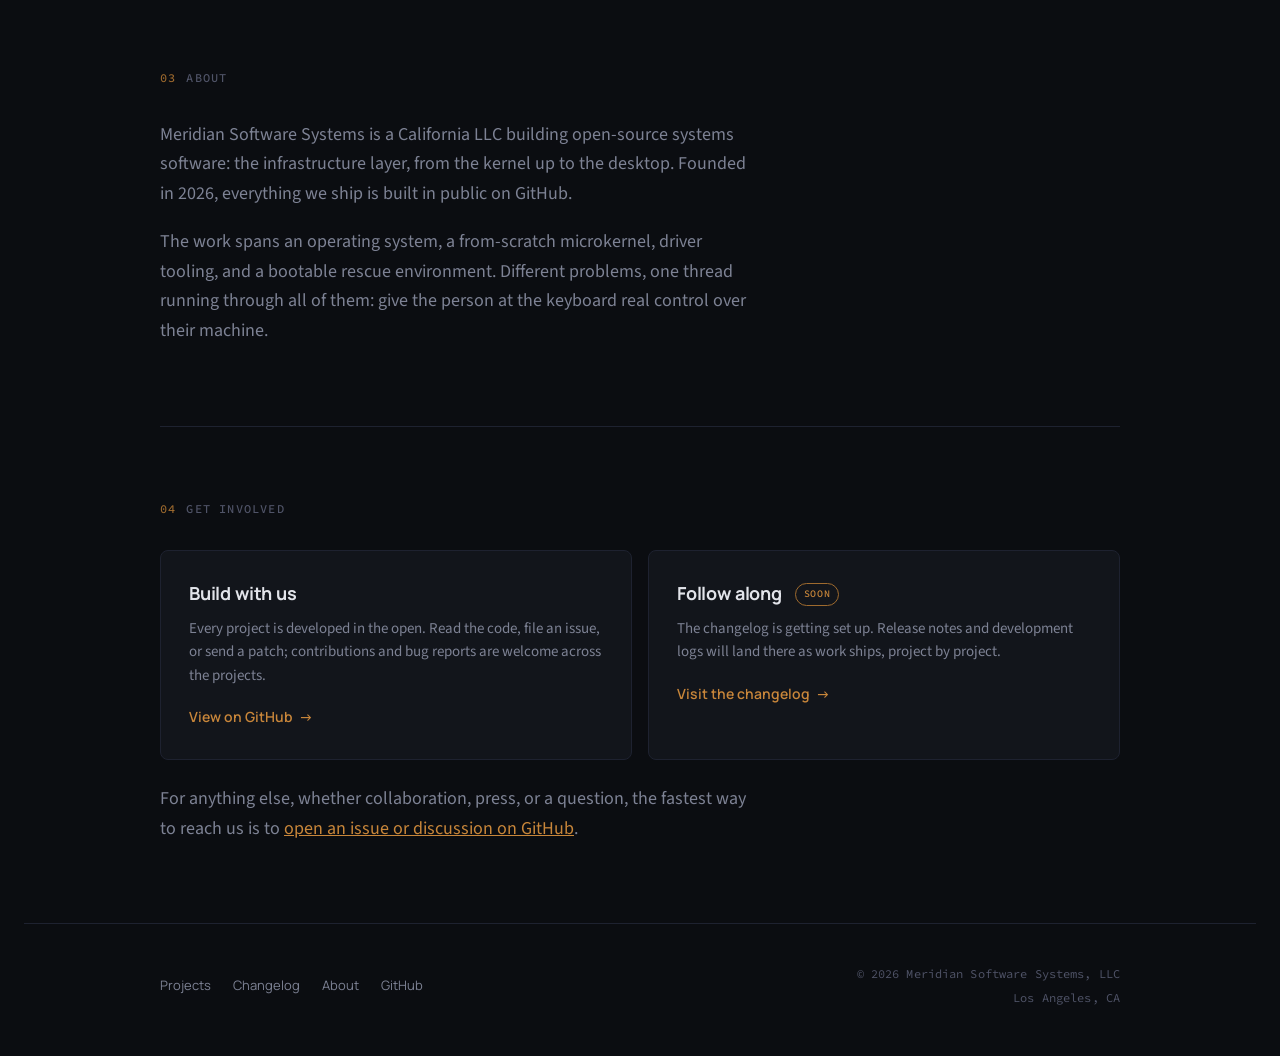
==== commit 6f1cdda7: "Deploy reworked Meridian site: new landing, per-project detail pages, and changelog placeholder" ====
--- a/index.html
+++ b/index.html
@@ -6,277 +6,26 @@
   <title>Meridian Software Systems</title>
   <meta name="description" content="Open-source systems software, from kernel to desktop. Operating systems, drivers, bootable toolkits, and the kernel underneath.">
   <meta name="theme-color" content="#0B0D11">
+
+  <!-- Open Graph / social. Add a 1200x630 raster image at assets/og.png to enable og:image. -->
+  <meta property="og:type" content="website">
+  <meta property="og:site_name" content="Meridian Software Systems">
+  <meta property="og:title" content="Meridian Software Systems">
+  <meta property="og:description" content="Open-source systems software, from kernel to desktop.">
+  <meta name="twitter:card" content="summary">
+
+  <link rel="icon" href="assets/favicon.svg" type="image/svg+xml">
   <link rel="stylesheet" href="https://fonts.googleapis.com/css2?family=Manrope:wght@400;500;600;700;800&family=Source+Sans+3:ital,wght@0,400;0,500;0,600;1,400&family=Source+Code+Pro:wght@400;500&display=swap">
-  <style>
-    *, *::before, *::after { margin: 0; padding: 0; box-sizing: border-box; }
-    :root {
-      color-scheme: dark;
-      --ground: #0B0D11;
-      --surface: #12151B;
-      --surface-raised: #181C24;
-      --border: #1E2230;
-      --border-hover: #2A2F3E;
-      --text-primary: #E2E4EA;
-      --text-secondary: #7D8294;
-      --text-tertiary: #505468;
-      --accent: #C8863A;
-      --accent-dim: #9E6A2E;
-      --font-display: 'Manrope', system-ui, -apple-system, sans-serif;
-      --font-body: 'Source Sans 3', system-ui, -apple-system, sans-serif;
-      --font-mono: 'Source Code Pro', ui-monospace, 'SFMono-Regular', monospace;
-    }
-    body {
-      background: var(--ground);
-      color: var(--text-primary);
-      font-family: var(--font-body);
-      font-size: 17px;
-      line-height: 1.65;
-      padding: 0 24px;
-      -webkit-font-smoothing: antialiased;
-      -moz-osx-font-smoothing: grayscale;
-    }
-    .wrap { max-width: 960px; margin: 0 auto; }
-    a { color: inherit; }
-
-    /* ---- Header ---- */
-    header { padding-block: 32px; }
-    .header-inner {
-      display: flex;
-      align-items: center;
-      justify-content: space-between;
-    }
-    .logo {
-      display: flex;
-      align-items: center;
-      gap: 12px;
-      text-decoration: none;
-    }
-    .logo-text {
-      font-family: var(--font-display);
-      font-weight: 700;
-      font-size: 18px;
-      letter-spacing: -0.01em;
-    }
-    .gh-link {
-      display: flex;
-      align-items: center;
-      gap: 8px;
-      color: var(--text-secondary);
-      text-decoration: none;
-      font-family: var(--font-display);
-      font-size: 14px;
-      font-weight: 500;
-      transition: color 0.15s;
-    }
-    .gh-link:hover { color: var(--text-primary); }
-
-    /* ---- Hero ---- */
-    .hero {
-      padding-block: 80px 96px;
-      border-bottom: 1px solid var(--border);
-    }
-    .hero-tag {
-      font-family: var(--font-mono);
-      font-size: 13px;
-      font-weight: 500;
-      color: var(--accent);
-      letter-spacing: 0.08em;
-      text-transform: uppercase;
-      margin-bottom: 20px;
-    }
-    .hero h1 {
-      font-family: var(--font-display);
-      font-size: clamp(28px, 5vw, 48px);
-      font-weight: 800;
-      line-height: 1.1;
-      letter-spacing: -0.025em;
-      max-width: 720px;
-      text-wrap: balance;
-      margin-bottom: 24px;
-    }
-    .hero-sub {
-      font-size: 18px;
-      color: var(--text-secondary);
-      max-width: 560px;
-      line-height: 1.6;
-    }
-
-    /* ---- Projects ---- */
-    .projects {
-      padding-block: 72px 80px;
-      border-bottom: 1px solid var(--border);
-    }
-    .section-label {
-      font-family: var(--font-mono);
-      font-size: 12px;
-      font-weight: 500;
-      color: var(--text-tertiary);
-      letter-spacing: 0.1em;
-      text-transform: uppercase;
-      margin-bottom: 32px;
-    }
-    .pgrid {
-      display: grid;
-      grid-template-columns: repeat(2, 1fr);
-      gap: 16px;
-    }
-
-    .proj {
-      display: flex;
-      flex-direction: column;
-      background: var(--surface);
-      border: 1px solid var(--border);
-      border-radius: 8px;
-      text-decoration: none;
-      transition: border-color 0.15s, background-color 0.15s;
-      overflow: hidden;
-    }
-    a.proj { cursor: pointer; }
-    a.proj:hover {
-      border-color: var(--border-hover);
-      background: var(--surface-raised);
-    }
-    div.proj { cursor: default; }
-
-    .proj-graphic {
-      display: flex;
-      align-items: center;
-      justify-content: center;
-      height: 160px;
-      background: var(--surface-raised);
-      border-bottom: 1px solid var(--border);
-      position: relative;
-      overflow: hidden;
-    }
-
-    .proj-body { padding: 24px 28px 28px; display: flex; flex-direction: column; flex: 1; }
-
-    .proj-header {
-      display: flex;
-      align-items: center;
-      justify-content: space-between;
-      gap: 8px;
-      margin-bottom: 8px;
-    }
-    .proj h3 {
-      font-family: var(--font-display);
-      font-size: 20px;
-      font-weight: 700;
-      letter-spacing: -0.01em;
-    }
-    .proj-badge {
-      display: inline-flex;
-      align-items: center;
-      gap: 5px;
-      font-family: var(--font-mono);
-      font-size: 11px;
-      color: var(--accent);
-      background: rgba(200, 134, 58, 0.1);
-      border: 1px solid rgba(200, 134, 58, 0.2);
-      border-radius: 4px;
-      padding: 2px 8px;
-      white-space: nowrap;
-      letter-spacing: 0.02em;
-    }
-    .proj-desc {
-      font-size: 15px;
-      color: var(--text-secondary);
-      line-height: 1.55;
-      flex: 1;
-      margin-bottom: 20px;
-    }
-    .proj-foot {
-      display: flex;
-      align-items: center;
-      justify-content: space-between;
-      gap: 12px;
-      flex-wrap: wrap;
-    }
-    .proj-tech {
-      font-family: var(--font-mono);
-      font-size: 12px;
-      color: var(--text-tertiary);
-      letter-spacing: 0.02em;
-    }
-    .proj-ver {
-      font-family: var(--font-mono);
-      font-size: 12px;
-      color: var(--accent-dim);
-      letter-spacing: 0.02em;
-    }
-
-    /* ---- About ---- */
-    .about { padding-block: 72px 80px; }
-    .about-body {
-      font-size: 18px;
-      color: var(--text-secondary);
-      max-width: 600px;
-      line-height: 1.65;
-    }
-
-    /* ---- Footer ---- */
-    footer {
-      padding-block: 32px 48px;
-      border-top: 1px solid var(--border);
-    }
-    .footer-inner {
-      display: flex;
-      align-items: center;
-      justify-content: space-between;
-      gap: 16px;
-      flex-wrap: wrap;
-    }
-    .footer-copy, .footer-loc {
-      font-family: var(--font-mono);
-      font-size: 12px;
-      color: var(--text-tertiary);
-      letter-spacing: 0.01em;
-    }
-
-
-    /* ---- Meridian OS slideshow ---- */
-    .meridian-slides {
-      position: absolute;
-      inset: 0;
-    }
-    .meridian-slide {
-      position: absolute;
-      inset: 0;
-      width: 100%;
-      height: 100%;
-      object-fit: cover;
-      object-position: center;
-      opacity: 0;
-      animation: meridian-cycle 24s infinite;
-    }
-    .meridian-slide:nth-child(1) { animation-delay: 0s; }
-    .meridian-slide:nth-child(2) { animation-delay: 6s; }
-    .meridian-slide:nth-child(3) { animation-delay: 12s; }
-    .meridian-slide:nth-child(4) { animation-delay: 18s; }
-    @keyframes meridian-cycle {
-      0% { opacity: 0; }
-      8% { opacity: 1; }
-      25% { opacity: 1; }
-      33% { opacity: 0; }
-      100% { opacity: 0; }
-    }
-    .proj-graphic-tall { height: 200px; }
-    /* ---- Responsive ---- */
-    @media (max-width: 640px) {
-      body { padding: 0 16px; }
-      .hero { padding-block: 56px 64px; }
-      .projects, .about { padding-block: 56px 64px; }
-      .pgrid { grid-template-columns: 1fr; }
-      .proj-graphic { height: 140px; }
-      .proj-graphic-tall { height: 160px; }
-    }
-  </style>
+  <link rel="stylesheet" href="assets/style.css">
+  <script>document.documentElement.className += " js";</script>
 </head>
 <body>
 
+<a href="#main" class="skip-link">Skip to content</a>
+
 <header>
   <div class="wrap header-inner">
-    <a href="/" class="logo">
+    <a href="index.html" class="logo" aria-label="Meridian — home">
       <svg class="logo-mark" viewBox="0 0 32 32" width="28" height="28" fill="none" aria-hidden="true">
         <circle cx="16" cy="16" r="14.5" stroke="#7D8294" stroke-width="0.75"/>
         <line x1="16" y1="1.5" x2="16" y2="30.5" stroke="#505468" stroke-width="0.5"/>
@@ -289,223 +38,159 @@
       </svg>
       <span class="logo-text">Meridian</span>
     </a>
-    <a href="https://github.com/TrashPanda2481" class="gh-link" target="_blank" rel="noopener">
-      <svg viewBox="0 0 16 16" width="18" height="18" fill="currentColor" aria-hidden="true"><path d="M8 0C3.58 0 0 3.58 0 8c0 3.54 2.29 6.53 5.47 7.59.4.07.55-.17.55-.38 0-.19-.01-.82-.01-1.49-2.01.37-2.53-.49-2.69-.94-.09-.23-.48-.94-.82-1.13-.28-.15-.68-.52-.01-.53.63-.01 1.08.58 1.23.82.72 1.21 1.87.87 2.33.66.07-.52.28-.87.51-1.07-1.78-.2-3.64-.89-3.64-3.95 0-.87.31-1.59.82-2.15-.08-.2-.36-1.02.08-2.12 0 0 .67-.21 2.2.82.64-.18 1.32-.27 2-.27.68 0 1.36.09 2 .27 1.53-1.04 2.2-.82 2.2-.82.44 1.1.16 1.92.08 2.12.51.56.82 1.27.82 2.15 0 3.07-1.87 3.75-3.65 3.95.29.25.54.73.54 1.48 0 1.07-.01 1.93-.01 2.2 0 .21.15.46.55.38A8.013 8.013 0 0016 8c0-4.42-3.58-8-8-8z"/></svg>
-      GitHub
-    </a>
+    <nav class="nav" aria-label="Primary">
+      <a href="#projects" class="nav-link">Projects</a>
+      <a href="blog.html" class="nav-link">Changelog</a>
+      <a href="#about" class="nav-link">About</a>
+      <a href="https://github.com/TrashPanda2481" class="gh-link" target="_blank" rel="noopener">
+        <svg viewBox="0 0 16 16" width="18" height="18" fill="currentColor" aria-hidden="true"><path d="M8 0C3.58 0 0 3.58 0 8c0 3.54 2.29 6.53 5.47 7.59.4.07.55-.17.55-.38 0-.19-.01-.82-.01-1.49-2.01.37-2.53-.49-2.69-.94-.09-.23-.48-.94-.82-1.13-.28-.15-.68-.52-.01-.53.63-.01 1.08.58 1.23.82.72 1.21 1.87.87 2.33.66.07-.52.28-.87.51-1.07-1.78-.2-3.64-.89-3.64-3.95 0-.87.31-1.59.82-2.15-.08-.2-.36-1.02.08-2.12 0 0 .67-.21 2.2.82.64-.18 1.32-.27 2-.27.68 0 1.36.09 2 .27 1.53-1.04 2.2-.82 2.2-.82.44 1.1.16 1.92.08 2.12.51.56.82 1.27.82 2.15 0 3.07-1.87 3.75-3.65 3.95.29.25.54.73.54 1.48 0 1.07-.01 1.93-.01 2.2 0 .21.15.46.55.38A8.013 8.013 0 0016 8c0-4.42-3.58-8-8-8z"/></svg>
+        GitHub
+      </a>
+    </nav>
   </div>
 </header>
 
-<main class="wrap">
+<main class="wrap" id="main">
   <section class="hero">
     <p class="hero-tag">Control · Focus · Clarity</p>
     <h1>Open-source systems software, from kernel to desktop.</h1>
-    <p class="hero-sub">Building the infrastructure layer; operating systems, drivers, bootable toolkits, and the kernel underneath. Everything ships open-source.</p>
+    <p class="hero-sub">Meridian builds the infrastructure layer: operating systems, drivers, bootable toolkits, and the kernel underneath. Everything ships open-source, built in public.</p>
+    <div class="btn-row">
+      <a href="#projects" class="btn btn-primary">
+        View projects
+        <svg viewBox="0 0 16 16" fill="none" aria-hidden="true"><path d="M3 8h10M9 4l4 4-4 4" stroke="currentColor" stroke-width="1.5" stroke-linecap="round" stroke-linejoin="round"/></svg>
+      </a>
+      <a href="https://github.com/TrashPanda2481" class="btn btn-ghost" target="_blank" rel="noopener">
+        <svg viewBox="0 0 16 16" fill="currentColor" aria-hidden="true"><path d="M8 0C3.58 0 0 3.58 0 8c0 3.54 2.29 6.53 5.47 7.59.4.07.55-.17.55-.38 0-.19-.01-.82-.01-1.49-2.01.37-2.53-.49-2.69-.94-.09-.23-.48-.94-.82-1.13-.28-.15-.68-.52-.01-.53.63-.01 1.08.58 1.23.82.72 1.21 1.87.87 2.33.66.07-.52.28-.87.51-1.07-1.78-.2-3.64-.89-3.64-3.95 0-.87.31-1.59.82-2.15-.08-.2-.36-1.02.08-2.12 0 0 .67-.21 2.2.82.64-.18 1.32-.27 2-.27.68 0 1.36.09 2 .27 1.53-1.04 2.2-.82 2.2-.82.44 1.1.16 1.92.08 2.12.51.56.82 1.27.82 2.15 0 3.07-1.87 3.75-3.65 3.95.29.25.54.73.54 1.48 0 1.07-.01 1.93-.01 2.2 0 .21.15.46.55.38A8.013 8.013 0 0016 8c0-4.42-3.58-8-8-8z"/></svg>
+        Browse the source
+      </a>
+    </div>
   </section>
 
-  <section class="projects">
-    <p class="section-label">Projects</p>
+  <section class="principles reveal" aria-labelledby="principles-label">
+    <p class="section-label" id="principles-label"><span class="num">01</span>Principles</p>
+    <div class="pcols">
+      <div class="pcol">
+        <h3><span class="glyph">→</span>Control</h3>
+        <p>Software that does what you tell it and nothing you didn't. No telemetry you can't inspect, no defaults you can't change, no layers wedged between you and the machine.</p>
+      </div>
+      <div class="pcol">
+        <h3><span class="glyph">→</span>Focus</h3>
+        <p>One job, done properly. Each tool has a sharp edge and a clear boundary, built to solve a real problem, not to grow into a platform that solves none of them well.</p>
+      </div>
+      <div class="pcol">
+        <h3><span class="glyph">→</span>Clarity</h3>
+        <p>Open source, all the way down. The code is the documentation of record; if you want to know exactly what a tool does, you can read it and build it yourself.</p>
+      </div>
+    </div>
+  </section>
+
+  <section class="projects reveal" id="projects" aria-labelledby="projects-label">
+    <p class="section-label" id="projects-label"><span class="num">02</span>Projects</p>
     <div class="pgrid">
 
-      <!-- Meridian OS — screenshots, under development -->
-      <div class="proj">
-        <div class="proj-graphic proj-graphic-tall">
-          <div class="meridian-slides">
-            <img class="meridian-slide" src="[data-uri]" alt="Meridian OS desktop with world map wallpaper">
-            <img class="meridian-slide" src="[data-uri]" alt="Bearing system panel showing host info">
-            <img class="meridian-slide" src="[data-uri]" alt="Meridian OS GRUB bootloader with compass rose">
-            <img class="meridian-slide" src="[data-uri]" alt="Meridian OS splash screen">
-          </div>
+      <a href="project-meridian-os.html" class="proj">
+        <div class="proj-head">
+          <h3>Meridian OS</h3>
+          <svg class="arrow" viewBox="0 0 16 16" width="16" height="16" fill="none" aria-hidden="true"><path d="M4 12L12 4M12 4H5M12 4V11" stroke="currentColor" stroke-width="1.5" stroke-linecap="round" stroke-linejoin="round"/></svg>
         </div>
-        <div class="proj-body">
-          <div class="proj-header">
-            <h3>Meridian OS</h3>
-            <span class="proj-badge">Under Development</span>
-          </div>
-          <p class="proj-desc">A custom Debian Trixie distribution with KDE Plasma 6 and the Compass guidance system. Built to stay out of the way.</p>
-          <div class="proj-foot">
-            <span class="proj-tech">Debian · KDE Plasma 6</span>
-            <span class="proj-ver">v1.0-b1</span>
-          </div>
+        <p class="proj-desc">A custom Debian Trixie distribution with KDE Plasma 6 and the Compass guidance system. Built to stay out of the way.</p>
+        <div class="proj-foot">
+          <span class="proj-tech">Debian · KDE Plasma 6</span>
+          <span class="status"><span class="dot"></span>v1.0-b1</span>
         </div>
-      </div>
+      </a>
 
-      <!-- Rose — private repo, no link -->
-      <div class="proj">
-        <div class="proj-graphic">
-          <svg viewBox="0 0 280 160" width="280" height="160" fill="none" aria-hidden="true">
-            <!-- CPU die outline -->
-            <rect x="90" y="30" width="100" height="100" rx="4" fill="#181C24" stroke="#2A2F3E" stroke-width="1"/>
-            <!-- Inner die -->
-            <rect x="105" y="45" width="70" height="70" rx="2" fill="#12151B" stroke="#1E2230" stroke-width="0.5"/>
-            <!-- Core pattern — petal/bloom microkernel -->
-            <g transform="translate(140, 80)">
-              <ellipse cx="0" cy="-14" rx="6" ry="14" fill="#C8863A" opacity="0.2" transform="rotate(0)"/>
-              <ellipse cx="0" cy="-14" rx="6" ry="14" fill="#C8863A" opacity="0.2" transform="rotate(60)"/>
-              <ellipse cx="0" cy="-14" rx="6" ry="14" fill="#C8863A" opacity="0.2" transform="rotate(120)"/>
-              <ellipse cx="0" cy="-14" rx="6" ry="14" fill="#C8863A" opacity="0.2" transform="rotate(180)"/>
-              <ellipse cx="0" cy="-14" rx="6" ry="14" fill="#C8863A" opacity="0.2" transform="rotate(240)"/>
-              <ellipse cx="0" cy="-14" rx="6" ry="14" fill="#C8863A" opacity="0.2" transform="rotate(300)"/>
-              <circle cx="0" cy="0" r="5" fill="#C8863A" opacity="0.5"/>
-              <circle cx="0" cy="0" r="2" fill="#C8863A"/>
-            </g>
-            <!-- Pins — top -->
-            <rect x="108" y="22" width="4" height="8" rx="1" fill="#505468"/>
-            <rect x="118" y="22" width="4" height="8" rx="1" fill="#505468"/>
-            <rect x="128" y="22" width="4" height="8" rx="1" fill="#505468"/>
-            <rect x="138" y="22" width="4" height="8" rx="1" fill="#505468"/>
-            <rect x="148" y="22" width="4" height="8" rx="1" fill="#505468"/>
-            <rect x="158" y="22" width="4" height="8" rx="1" fill="#505468"/>
-            <rect x="168" y="22" width="4" height="8" rx="1" fill="#505468"/>
-            <!-- Pins — bottom -->
-            <rect x="108" y="130" width="4" height="8" rx="1" fill="#505468"/>
-            <rect x="118" y="130" width="4" height="8" rx="1" fill="#505468"/>
-            <rect x="128" y="130" width="4" height="8" rx="1" fill="#505468"/>
-            <rect x="138" y="130" width="4" height="8" rx="1" fill="#505468"/>
-            <rect x="148" y="130" width="4" height="8" rx="1" fill="#505468"/>
-            <rect x="158" y="130" width="4" height="8" rx="1" fill="#505468"/>
-            <rect x="168" y="130" width="4" height="8" rx="1" fill="#505468"/>
-            <!-- Pins — left -->
-            <rect x="82" y="40" width="8" height="4" rx="1" fill="#505468"/>
-            <rect x="82" y="50" width="8" height="4" rx="1" fill="#505468"/>
-            <rect x="82" y="60" width="8" height="4" rx="1" fill="#505468"/>
-            <rect x="82" y="70" width="8" height="4" rx="1" fill="#505468"/>
-            <rect x="82" y="80" width="8" height="4" rx="1" fill="#505468"/>
-            <rect x="82" y="90" width="8" height="4" rx="1" fill="#505468"/>
-            <rect x="82" y="100" width="8" height="4" rx="1" fill="#505468"/>
-            <rect x="82" y="110" width="8" height="4" rx="1" fill="#505468"/>
-            <rect x="82" y="120" width="8" height="4" rx="1" fill="#505468"/>
-            <!-- Pins — right -->
-            <rect x="190" y="40" width="8" height="4" rx="1" fill="#505468"/>
-            <rect x="190" y="50" width="8" height="4" rx="1" fill="#505468"/>
-            <rect x="190" y="60" width="8" height="4" rx="1" fill="#505468"/>
-            <rect x="190" y="70" width="8" height="4" rx="1" fill="#505468"/>
-            <rect x="190" y="80" width="8" height="4" rx="1" fill="#505468"/>
-            <rect x="190" y="90" width="8" height="4" rx="1" fill="#505468"/>
-            <rect x="190" y="100" width="8" height="4" rx="1" fill="#505468"/>
-            <rect x="190" y="110" width="8" height="4" rx="1" fill="#505468"/>
-            <rect x="190" y="120" width="8" height="4" rx="1" fill="#505468"/>
-          </svg>
+      <a href="project-rose.html" class="proj">
+        <div class="proj-head">
+          <h3>Rose</h3>
+          <svg class="arrow" viewBox="0 0 16 16" width="16" height="16" fill="none" aria-hidden="true"><path d="M4 12L12 4M12 4H5M12 4V11" stroke="currentColor" stroke-width="1.5" stroke-linecap="round" stroke-linejoin="round"/></svg>
         </div>
-        <div class="proj-body">
-          <div class="proj-header">
-            <h3>Rose</h3>
-          </div>
-          <p class="proj-desc">A capability microkernel written from scratch in Rust. QEMU-first development, building toward a minimal secure foundation.</p>
-          <div class="proj-foot">
-            <span class="proj-tech">Rust</span>
-            <span class="proj-ver">Phase 0</span>
-          </div>
+        <p class="proj-desc">A capability microkernel written from scratch in Rust. QEMU-first development, building toward a minimal secure foundation.</p>
+        <div class="proj-foot">
+          <span class="proj-tech">Rust</span>
+          <span class="status plan"><span class="dot"></span>Phase 0</span>
         </div>
-      </div>
+      </a>
 
-      <!-- Waypoint — private repo, no link -->
-      <div class="proj">
-        <div class="proj-graphic">
-          <svg viewBox="0 0 280 160" width="280" height="160" fill="none" aria-hidden="true">
-            <!-- CLI window frame -->
-            <rect x="40" y="20" width="200" height="120" rx="6" fill="#181C24" stroke="#2A2F3E" stroke-width="1"/>
-            <!-- Titlebar -->
-            <rect x="40" y="20" width="200" height="18" rx="6" fill="#1E2230"/>
-            <rect x="40" y="32" width="200" height="6" fill="#1E2230"/>
-            <circle cx="52" cy="29" r="3" fill="#505468"/>
-            <circle cx="62" cy="29" r="3" fill="#505468"/>
-            <circle cx="72" cy="29" r="3" fill="#505468"/>
-            <!-- Terminal content -->
-            <text x="50" y="54" font-family="'Source Code Pro', monospace" font-size="9" fill="#505468">C:\&gt;</text>
-            <text x="75" y="54" font-family="'Source Code Pro', monospace" font-size="9" fill="#C8863A">waypoint</text>
-            <text x="118" y="54" font-family="'Source Code Pro', monospace" font-size="9" fill="#7D8294">scan --all</text>
-            <text x="50" y="68" font-family="'Source Code Pro', monospace" font-size="9" fill="#505468">[info]</text>
-            <text x="80" y="68" font-family="'Source Code Pro', monospace" font-size="9" fill="#7D8294">Scanning devices...</text>
-            <text x="50" y="82" font-family="'Source Code Pro', monospace" font-size="9" fill="#505468">[ok]</text>
-            <text x="72" y="82" font-family="'Source Code Pro', monospace" font-size="9" fill="#7D8294">Found 12 devices, 3 need updates</text>
-            <text x="50" y="96" font-family="'Source Code Pro', monospace" font-size="9" fill="#505468">[ok]</text>
-            <text x="72" y="96" font-family="'Source Code Pro', monospace" font-size="9" fill="#C8863A" opacity="0.7">Intel UHD 770</text>
-            <text x="142" y="96" font-family="'Source Code Pro', monospace" font-size="9" fill="#7D8294">v31.0.101 -> v32.0.200</text>
-            <text x="50" y="110" font-family="'Source Code Pro', monospace" font-size="9" fill="#505468">[ok]</text>
-            <text x="72" y="110" font-family="'Source Code Pro', monospace" font-size="9" fill="#C8863A" opacity="0.7">Realtek Audio</text>
-            <text x="142" y="110" font-family="'Source Code Pro', monospace" font-size="9" fill="#7D8294">v6.0.9454 -> v6.0.9561</text>
-            <text x="50" y="124" font-family="'Source Code Pro', monospace" font-size="9" fill="#505468">C:\&gt;</text>
-            <rect x="65" y="118" width="6" height="10" fill="#C8863A" opacity="0.6"/>
-          </svg>
+      <a href="project-waypoint.html" class="proj">
+        <div class="proj-head">
+          <h3>Waypoint</h3>
+          <svg class="arrow" viewBox="0 0 16 16" width="16" height="16" fill="none" aria-hidden="true"><path d="M4 12L12 4M12 4H5M12 4V11" stroke="currentColor" stroke-width="1.5" stroke-linecap="round" stroke-linejoin="round"/></svg>
         </div>
-        <div class="proj-body">
-          <div class="proj-header">
-            <h3>Waypoint</h3>
-          </div>
-          <p class="proj-desc">Driver management for Windows. A Native AOT CLI and WPF interface for what Device Manager won't handle.</p>
-          <div class="proj-foot">
-            <span class="proj-tech">C# · .NET 8</span>
-            <span class="proj-ver">v0.2.0-alpha.1</span>
-          </div>
+        <p class="proj-desc">Driver management for Windows. A Native AOT CLI and WPF interface for what Device Manager won't handle.</p>
+        <div class="proj-foot">
+          <span class="proj-tech">C# · .NET 8</span>
+          <span class="status"><span class="dot"></span>v0.2.0-alpha.1</span>
         </div>
-      </div>
+      </a>
 
-      <!-- Vector Toolset — private repo, no link -->
-      <div class="proj">
-        <div class="proj-graphic">
-          <svg viewBox="0 0 280 160" width="280" height="160" fill="none" aria-hidden="true">
-            <!-- USB drive body -->
-            <rect x="85" y="50" width="110" height="60" rx="5" fill="#181C24" stroke="#2A2F3E" stroke-width="1"/>
-            <!-- USB connector -->
-            <rect x="195" y="60" width="25" height="40" rx="2" fill="#1E2230" stroke="#2A2F3E" stroke-width="0.75"/>
-            <rect x="220" y="66" width="6" height="28" rx="1" fill="#2A2F3E"/>
-            <!-- USB connector inner slots -->
-            <rect x="200" y="68" width="16" height="3" rx="0.5" fill="#505468"/>
-            <rect x="200" y="76" width="16" height="3" rx="0.5" fill="#505468"/>
-            <rect x="200" y="84" width="16" height="3" rx="0.5" fill="#505468"/>
-            <rect x="200" y="92" width="16" height="3" rx="0.5" fill="#505468"/>
-            <!-- LED indicator -->
-            <circle cx="185" cy="64" r="2.5" fill="#C8863A" opacity="0.8"/>
-            <!-- Label area -->
-            <rect x="93" y="57" width="80" height="38" rx="2" fill="#12151B"/>
-            <!-- Vector logo on drive -->
-            <g transform="translate(115, 70)">
-              <!-- Crosshair/vector arrows -->
-              <line x1="0" y1="-12" x2="0" y2="12" stroke="#505468" stroke-width="0.75"/>
-              <line x1="-12" y1="0" x2="12" y2="0" stroke="#505468" stroke-width="0.75"/>
-              <!-- Arrow tips -->
-              <polygon points="0,-12 -2,-8 2,-8" fill="#C8863A" opacity="0.7"/>
-              <polygon points="12,0 8,-2 8,2" fill="#505468"/>
-              <polygon points="0,12 -2,8 2,8" fill="#505468"/>
-              <polygon points="-12,0 -8,-2 -8,2" fill="#505468"/>
-              <circle cx="0" cy="0" r="3" stroke="#C8863A" stroke-width="0.75" fill="none" opacity="0.5"/>
-            </g>
-            <!-- "VECTOR" text -->
-            <text x="133" y="90" font-family="'Source Code Pro', monospace" font-size="6.5" fill="#505468" text-anchor="middle" letter-spacing="0.15em">VECTOR</text>
-            <!-- Boot indicator text -->
-            <text x="133" y="100" font-family="'Source Code Pro', monospace" font-size="5" fill="#2A2F3E" text-anchor="middle" letter-spacing="0.1em">BOOTABLE</text>
-            <!-- Lanyard hole -->
-            <circle cx="93" cy="80" r="4" stroke="#2A2F3E" stroke-width="1" fill="none"/>
-          </svg>
+      <a href="project-vector-toolset.html" class="proj">
+        <div class="proj-head">
+          <h3>Vector Toolset</h3>
+          <svg class="arrow" viewBox="0 0 16 16" width="16" height="16" fill="none" aria-hidden="true"><path d="M4 12L12 4M12 4H5M12 4V11" stroke="currentColor" stroke-width="1.5" stroke-linecap="round" stroke-linejoin="round"/></svg>
         </div>
-        <div class="proj-body">
-          <div class="proj-header">
-            <h3>Vector Toolset</h3>
-          </div>
-          <p class="proj-desc">A bootable WinPE rescue environment with a WPF launcher. The toolkit you bring when nothing else boots.</p>
-          <div class="proj-foot">
-            <span class="proj-tech">C# · WinPE</span>
-            <span class="proj-ver">MIT</span>
-          </div>
+        <p class="proj-desc">A bootable WinPE rescue environment with a WPF launcher. The toolkit you bring when nothing else boots.</p>
+        <div class="proj-foot">
+          <span class="proj-tech">C# · WinPE</span>
+          <span class="status live"><span class="dot"></span>MIT</span>
         </div>
-      </div>
+      </a>
 
     </div>
   </section>
 
-  <section class="about">
-    <p class="section-label">About</p>
-    <p class="about-body">Meridian Software Systems is a California LLC building open-source systems software. Founded in 2026, everything we ship is built in public on GitHub.</p>
+  <section class="about reveal" id="about" aria-labelledby="about-label">
+    <p class="section-label" id="about-label"><span class="num">03</span>About</p>
+    <p class="about-body">Meridian Software Systems is a California LLC building open-source systems software: the infrastructure layer, from the kernel up to the desktop. Founded in 2026, everything we ship is built in public on GitHub.</p>
+    <p class="about-body">The work spans an operating system, a from-scratch microkernel, driver tooling, and a bootable rescue environment. Different problems, one thread running through all of them: give the person at the keyboard real control over their machine.</p>
+  </section>
+
+  <section class="involve reveal" id="involve" aria-labelledby="involve-label">
+    <p class="section-label" id="involve-label"><span class="num">04</span>Get involved</p>
+    <div class="involve-grid">
+      <div class="icard">
+        <h3>Build with us</h3>
+        <p>Every project is developed in the open. Read the code, file an issue, or send a patch; contributions and bug reports are welcome across the projects.</p>
+        <a class="link" href="https://github.com/TrashPanda2481" target="_blank" rel="noopener">
+          View on GitHub <span class="arrow">→</span>
+        </a>
+      </div>
+      <div class="icard">
+        <h3>Follow along <span class="uc-badge">Soon</span></h3>
+        <p>The changelog is getting set up. Release notes and development logs will land there as work ships, project by project.</p>
+        <a class="link" href="blog.html">
+          Visit the changelog <span class="arrow">→</span>
+        </a>
+      </div>
+    </div>
+    <!--
+      Contact channel: primary contact is GitHub issues (works today). To add a
+      direct email or a Discord/community invite, drop it in below, e.g.:
+      <p class="about-body" style="margin-top:24px">
+        For anything else — collaboration, press, or questions —
+        <a href="mailto:you@yourdomain.com" style="color:var(--accent)">email us</a>.
+      </p>
+    -->
+    <p class="about-body" style="margin-top:24px">For anything else, whether collaboration, press, or a question, the fastest way to reach us is to <a href="https://github.com/TrashPanda2481" target="_blank" rel="noopener" style="color:var(--accent)">open an issue or discussion on GitHub</a>.</p>
   </section>
 </main>
 
 <footer>
   <div class="wrap footer-inner">
-    <span class="footer-copy">&copy; 2026 Meridian Software Systems, LLC</span>
-    <span class="footer-loc">Los Angeles, CA</span>
+    <nav class="footer-nav" aria-label="Footer">
+      <a href="#projects">Projects</a>
+      <a href="blog.html">Changelog</a>
+      <a href="#about">About</a>
+      <a href="https://github.com/TrashPanda2481" target="_blank" rel="noopener">GitHub</a>
+    </nav>
+    <div class="footer-meta">
+      <span class="footer-copy">© 2026 Meridian Software Systems, LLC</span>
+      <span class="footer-loc">Los Angeles, CA</span>
+    </div>
   </div>
 </footer>
 
+<script src="assets/site.js" defer></script>
 </body>
 </html>
--- a/assets/style.css
+++ b/assets/style.css
@@ -0,0 +1,746 @@
+/* ============================================================
+   Meridian Software Systems — shared stylesheet
+   Dependency-free. Dark, restrained, technical.
+   ============================================================ */
+
+*, *::before, *::after { margin: 0; padding: 0; box-sizing: border-box; }
+
+:root {
+  color-scheme: dark;
+
+  --ground: #0B0D11;
+  --surface: #12151B;
+  --surface-raised: #181C24;
+  --border: #1E2230;
+  --border-hover: #2A2F3E;
+
+  --text-primary: #E2E4EA;
+  --text-secondary: #7D8294;
+  --text-tertiary: #505468;
+
+  --accent: #C8863A;
+  --accent-dim: #9E6A2E;
+  --accent-glow: rgba(200, 134, 58, 0.10);
+
+  /* status dots */
+  --dot-live: #6FA56B;   /* released / stable */
+  --dot-active: #C8863A; /* active development */
+  --dot-plan: #6B8CA5;   /* planning / early */
+
+  --font-display: 'Manrope', system-ui, -apple-system, sans-serif;
+  --font-body: 'Source Sans 3', system-ui, -apple-system, sans-serif;
+  --font-mono: 'Source Code Pro', ui-monospace, 'SFMono-Regular', monospace;
+
+  --wrap: 960px;
+  --wrap-narrow: 680px;
+  --radius: 8px;
+  --ease: cubic-bezier(0.22, 0.61, 0.36, 1);
+}
+
+html { scroll-behavior: smooth; }
+@media (prefers-reduced-motion: reduce) { html { scroll-behavior: auto; } }
+
+body {
+  background: var(--ground);
+  color: var(--text-primary);
+  font-family: var(--font-body);
+  font-size: 17px;
+  line-height: 1.65;
+  padding: 0 24px;
+  -webkit-font-smoothing: antialiased;
+  -moz-osx-font-smoothing: grayscale;
+}
+
+a { color: inherit; }
+
+.wrap { max-width: var(--wrap); margin: 0 auto; }
+.wrap-narrow { max-width: var(--wrap-narrow); margin: 0 auto; }
+
+/* Accessibility: skip link + focus rings */
+.skip-link {
+  position: absolute;
+  left: 16px;
+  top: -48px;
+  z-index: 100;
+  padding: 8px 16px;
+  background: var(--surface-raised);
+  border: 1px solid var(--border-hover);
+  border-radius: var(--radius);
+  color: var(--text-primary);
+  text-decoration: none;
+  font-family: var(--font-display);
+  font-size: 14px;
+  transition: top 0.18s var(--ease);
+}
+.skip-link:focus { top: 16px; }
+
+a:focus-visible,
+button:focus-visible {
+  outline: 2px solid var(--accent);
+  outline-offset: 3px;
+  border-radius: 3px;
+}
+
+/* ---- Header / nav ---- */
+
+header { padding-block: 28px; }
+
+.header-inner {
+  display: flex;
+  align-items: center;
+  justify-content: space-between;
+  gap: 20px;
+  flex-wrap: wrap;
+}
+
+.logo {
+  display: flex;
+  align-items: center;
+  gap: 12px;
+  text-decoration: none;
+}
+
+.logo-mark { display: block; transition: transform 0.4s var(--ease); }
+.logo:hover .logo-mark { transform: rotate(30deg); }
+
+.logo-text {
+  font-family: var(--font-display);
+  font-weight: 700;
+  font-size: 18px;
+  letter-spacing: -0.01em;
+}
+
+.nav {
+  display: flex;
+  align-items: center;
+  gap: 28px;
+}
+
+.nav-link {
+  color: var(--text-secondary);
+  text-decoration: none;
+  font-family: var(--font-display);
+  font-size: 14px;
+  font-weight: 500;
+  transition: color 0.15s;
+  position: relative;
+}
+.nav-link:hover,
+.nav-link[aria-current="page"] { color: var(--text-primary); }
+.nav-link[aria-current="page"]::after {
+  content: "";
+  position: absolute;
+  left: 0; right: 0; bottom: -6px;
+  height: 1.5px;
+  background: var(--accent);
+}
+
+.gh-link {
+  display: flex;
+  align-items: center;
+  gap: 8px;
+  color: var(--text-secondary);
+  text-decoration: none;
+  font-family: var(--font-display);
+  font-size: 14px;
+  font-weight: 500;
+  transition: color 0.15s;
+}
+.gh-link:hover { color: var(--text-primary); }
+
+/* ---- Generic section scaffolding ---- */
+
+.section-label {
+  font-family: var(--font-mono);
+  font-size: 12px;
+  font-weight: 500;
+  color: var(--text-tertiary);
+  letter-spacing: 0.1em;
+  text-transform: uppercase;
+  margin-bottom: 32px;
+}
+
+.section-label .num { color: var(--accent-dim); margin-right: 10px; }
+
+/* ---- Hero (home) ---- */
+
+.hero {
+  position: relative;
+  padding-block: 84px 96px;
+  border-bottom: 1px solid var(--border);
+  overflow: hidden;
+}
+
+.hero::before {
+  content: "";
+  position: absolute;
+  top: -30%;
+  right: -10%;
+  width: 520px;
+  height: 520px;
+  background: radial-gradient(circle, var(--accent-glow) 0%, transparent 68%);
+  pointer-events: none;
+  z-index: -1;
+}
+
+.hero-tag {
+  font-family: var(--font-mono);
+  font-size: 13px;
+  font-weight: 500;
+  color: var(--accent);
+  letter-spacing: 0.08em;
+  text-transform: uppercase;
+  margin-bottom: 20px;
+}
+
+.hero h1 {
+  font-family: var(--font-display);
+  font-size: clamp(30px, 5.4vw, 52px);
+  font-weight: 800;
+  line-height: 1.08;
+  letter-spacing: -0.028em;
+  max-width: 740px;
+  text-wrap: balance;
+  margin-bottom: 24px;
+}
+
+.hero-sub {
+  font-size: 18px;
+  color: var(--text-secondary);
+  max-width: 580px;
+  line-height: 1.6;
+  margin-bottom: 36px;
+}
+
+/* ---- Buttons ---- */
+
+.btn-row { display: flex; gap: 14px; flex-wrap: wrap; }
+
+.btn {
+  display: inline-flex;
+  align-items: center;
+  gap: 9px;
+  padding: 12px 20px;
+  border-radius: var(--radius);
+  font-family: var(--font-display);
+  font-size: 15px;
+  font-weight: 600;
+  text-decoration: none;
+  border: 1px solid transparent;
+  cursor: pointer;
+  transition: background-color 0.15s, border-color 0.15s, color 0.15s, transform 0.15s var(--ease);
+}
+.btn svg { width: 16px; height: 16px; }
+.btn:active { transform: translateY(1px); }
+
+.btn-primary {
+  background: var(--accent);
+  color: #14100A;
+}
+.btn-primary:hover { background: #D99a4f; }
+
+.btn-ghost {
+  background: transparent;
+  color: var(--text-primary);
+  border-color: var(--border-hover);
+}
+.btn-ghost:hover { border-color: var(--text-tertiary); background: var(--surface); }
+
+/* ---- Principles / value grid ---- */
+
+.principles { padding-block: 72px; border-bottom: 1px solid var(--border); }
+
+.pcols {
+  display: grid;
+  grid-template-columns: repeat(3, 1fr);
+  gap: 28px;
+}
+
+.pcol h3 {
+  font-family: var(--font-display);
+  font-size: 17px;
+  font-weight: 700;
+  letter-spacing: -0.01em;
+  margin-bottom: 10px;
+  display: flex;
+  align-items: center;
+  gap: 10px;
+}
+.pcol h3 .glyph { color: var(--accent); font-family: var(--font-mono); font-weight: 500; font-size: 15px; }
+.pcol p { font-size: 15px; color: var(--text-secondary); line-height: 1.6; }
+
+/* ---- Projects ---- */
+
+.projects { padding-block: 72px 80px; border-bottom: 1px solid var(--border); }
+
+.pgrid {
+  display: grid;
+  grid-template-columns: repeat(2, 1fr);
+  gap: 16px;
+}
+
+.proj {
+  display: flex;
+  flex-direction: column;
+  padding: 28px;
+  background: var(--surface);
+  border: 1px solid var(--border);
+  border-radius: var(--radius);
+  text-decoration: none;
+  transition: border-color 0.15s, background-color 0.15s, transform 0.15s var(--ease);
+}
+.proj:hover {
+  border-color: var(--border-hover);
+  background: var(--surface-raised);
+  transform: translateY(-2px);
+}
+
+.proj-head {
+  display: flex;
+  align-items: baseline;
+  justify-content: space-between;
+  gap: 12px;
+  margin-bottom: 8px;
+}
+
+.proj h3 {
+  font-family: var(--font-display);
+  font-size: 20px;
+  font-weight: 700;
+  letter-spacing: -0.01em;
+}
+
+.proj .arrow {
+  color: var(--text-tertiary);
+  transition: transform 0.2s var(--ease), color 0.15s;
+  flex-shrink: 0;
+}
+.proj:hover .arrow { color: var(--accent); transform: translate(2px, -2px); }
+
+.proj-desc {
+  font-size: 15px;
+  color: var(--text-secondary);
+  line-height: 1.55;
+  flex: 1;
+  margin-bottom: 20px;
+}
+
+.proj-foot {
+  display: flex;
+  align-items: center;
+  justify-content: space-between;
+  gap: 12px;
+  flex-wrap: wrap;
+}
+
+.proj-tech {
+  font-family: var(--font-mono);
+  font-size: 12px;
+  color: var(--text-tertiary);
+  letter-spacing: 0.02em;
+}
+
+/* status pill */
+.status {
+  display: inline-flex;
+  align-items: center;
+  gap: 7px;
+  font-family: var(--font-mono);
+  font-size: 12px;
+  color: var(--text-secondary);
+  letter-spacing: 0.02em;
+}
+.status .dot {
+  width: 7px; height: 7px; border-radius: 50%;
+  background: var(--dot-active);
+  box-shadow: 0 0 0 3px color-mix(in srgb, var(--dot-active) 18%, transparent);
+}
+.status.live .dot { background: var(--dot-live); box-shadow: 0 0 0 3px color-mix(in srgb, var(--dot-live) 18%, transparent); }
+.status.plan .dot { background: var(--dot-plan); box-shadow: 0 0 0 3px color-mix(in srgb, var(--dot-plan) 18%, transparent); }
+
+/* ---- About ---- */
+
+.about { padding-block: 72px 80px; border-bottom: 1px solid var(--border); }
+.about-body {
+  font-size: 18px;
+  color: var(--text-secondary);
+  max-width: 600px;
+  line-height: 1.65;
+}
+.about-body + .about-body { margin-top: 18px; }
+
+/* ---- Get involved / contact ---- */
+
+.involve { padding-block: 72px 80px; }
+
+.involve-grid {
+  display: grid;
+  grid-template-columns: repeat(2, 1fr);
+  gap: 16px;
+}
+
+.icard {
+  padding: 28px;
+  background: var(--surface);
+  border: 1px solid var(--border);
+  border-radius: var(--radius);
+  transition: border-color 0.15s;
+}
+.icard:hover { border-color: var(--border-hover); }
+.icard h3 {
+  font-family: var(--font-display);
+  font-size: 18px;
+  font-weight: 700;
+  margin-bottom: 8px;
+  letter-spacing: -0.01em;
+}
+.icard p { font-size: 15px; color: var(--text-secondary); line-height: 1.55; margin-bottom: 16px; }
+.icard .link {
+  font-family: var(--font-display);
+  font-size: 14px;
+  font-weight: 600;
+  color: var(--accent);
+  text-decoration: none;
+  display: inline-flex;
+  align-items: center;
+  gap: 6px;
+}
+.icard .link:hover { color: #D99a4f; }
+.icard .link .arrow { transition: transform 0.15s var(--ease); }
+.icard .link:hover .arrow { transform: translateX(3px); }
+
+/* ---- Sub-page hero (project + blog) ---- */
+
+.subhero {
+  padding-block: 56px 40px;
+  border-bottom: 1px solid var(--border);
+}
+.crumbs {
+  font-family: var(--font-mono);
+  font-size: 13px;
+  color: var(--text-tertiary);
+  margin-bottom: 24px;
+  display: flex;
+  align-items: center;
+  gap: 8px;
+  flex-wrap: wrap;
+}
+.crumbs a { color: var(--text-secondary); text-decoration: none; transition: color 0.15s; }
+.crumbs a:hover { color: var(--text-primary); }
+.crumbs .sep { color: var(--text-tertiary); }
+
+.subhero h1 {
+  font-family: var(--font-display);
+  font-size: clamp(28px, 4.6vw, 42px);
+  font-weight: 800;
+  letter-spacing: -0.025em;
+  line-height: 1.1;
+  margin-bottom: 16px;
+  text-wrap: balance;
+}
+.subhero .lead {
+  font-size: 19px;
+  color: var(--text-secondary);
+  max-width: 640px;
+  line-height: 1.55;
+  margin-bottom: 24px;
+}
+
+.meta-row {
+  display: flex;
+  align-items: center;
+  gap: 20px;
+  flex-wrap: wrap;
+}
+
+/* ---- Prose (project body + blog post) ---- */
+
+.prose { padding-block: 48px 72px; }
+.prose > * { max-width: var(--wrap-narrow); }
+
+.prose h2 {
+  font-family: var(--font-display);
+  font-size: 24px;
+  font-weight: 700;
+  letter-spacing: -0.015em;
+  margin: 44px 0 16px;
+}
+.prose h2:first-child { margin-top: 0; }
+.prose h3 {
+  font-family: var(--font-display);
+  font-size: 18px;
+  font-weight: 700;
+  margin: 32px 0 12px;
+}
+.prose p { color: var(--text-secondary); margin-bottom: 18px; line-height: 1.7; }
+.prose p strong { color: var(--text-primary); font-weight: 600; }
+.prose a { color: var(--accent); text-decoration: none; border-bottom: 1px solid var(--accent-dim); }
+.prose a:hover { color: #D99a4f; }
+
+.prose ul, .prose ol { color: var(--text-secondary); margin: 0 0 18px 22px; line-height: 1.7; }
+.prose li { margin-bottom: 8px; }
+.prose li::marker { color: var(--accent-dim); }
+
+.prose code {
+  font-family: var(--font-mono);
+  font-size: 0.88em;
+  background: var(--surface-raised);
+  border: 1px solid var(--border);
+  border-radius: 4px;
+  padding: 2px 6px;
+  color: var(--text-primary);
+}
+
+.prose blockquote {
+  border-left: 2px solid var(--accent-dim);
+  padding-left: 20px;
+  margin: 0 0 18px;
+  color: var(--text-secondary);
+  font-style: italic;
+}
+
+.callout {
+  background: var(--surface);
+  border: 1px solid var(--border);
+  border-left: 2px solid var(--accent);
+  border-radius: var(--radius);
+  padding: 20px 24px;
+  margin: 0 0 24px;
+  max-width: var(--wrap-narrow);
+}
+.callout p { margin: 0; font-size: 15px; }
+
+/* spec / fact table for project pages */
+.spec {
+  border: 1px solid var(--border);
+  border-radius: var(--radius);
+  overflow: hidden;
+  margin: 0 0 8px;
+  max-width: var(--wrap-narrow);
+}
+.spec-row {
+  display: grid;
+  grid-template-columns: 160px 1fr;
+  gap: 16px;
+  padding: 14px 20px;
+  border-bottom: 1px solid var(--border);
+}
+.spec-row:last-child { border-bottom: none; }
+.spec-row dt {
+  font-family: var(--font-mono);
+  font-size: 12px;
+  color: var(--text-tertiary);
+  letter-spacing: 0.04em;
+  text-transform: uppercase;
+  padding-top: 2px;
+}
+.spec-row dd { color: var(--text-primary); font-size: 15px; }
+
+/* ---- Blog list ---- */
+
+.postlist { padding-block: 48px 72px; }
+.post-item {
+  display: block;
+  padding: 28px 0;
+  border-bottom: 1px solid var(--border);
+  text-decoration: none;
+  transition: opacity 0.15s;
+}
+.post-item:first-child { border-top: 1px solid var(--border); }
+.post-item .date {
+  font-family: var(--font-mono);
+  font-size: 12px;
+  color: var(--text-tertiary);
+  letter-spacing: 0.04em;
+  text-transform: uppercase;
+}
+.post-item h2 {
+  font-family: var(--font-display);
+  font-size: 22px;
+  font-weight: 700;
+  letter-spacing: -0.015em;
+  margin: 8px 0 8px;
+  transition: color 0.15s;
+}
+.post-item:hover h2 { color: var(--accent); }
+.post-item .excerpt { color: var(--text-secondary); font-size: 15px; line-height: 1.6; max-width: 620px; }
+.post-item .tag {
+  display: inline-block;
+  margin-top: 14px;
+  font-family: var(--font-mono);
+  font-size: 11px;
+  color: var(--accent-dim);
+  letter-spacing: 0.06em;
+  text-transform: uppercase;
+}
+
+.post-nav {
+  display: flex;
+  justify-content: space-between;
+  gap: 16px;
+  padding-block: 32px;
+  border-top: 1px solid var(--border);
+  max-width: var(--wrap-narrow);
+}
+.post-nav a {
+  color: var(--text-secondary);
+  text-decoration: none;
+  font-family: var(--font-display);
+  font-size: 14px;
+  font-weight: 600;
+  transition: color 0.15s;
+}
+.post-nav a:hover { color: var(--text-primary); }
+
+/* ---- Footer ---- */
+
+footer { padding-block: 40px 48px; border-top: 1px solid var(--border); }
+.footer-inner {
+  display: flex;
+  align-items: center;
+  justify-content: space-between;
+  gap: 24px;
+  flex-wrap: wrap;
+}
+.footer-nav { display: flex; gap: 22px; flex-wrap: wrap; }
+.footer-nav a {
+  font-family: var(--font-display);
+  font-size: 13px;
+  color: var(--text-secondary);
+  text-decoration: none;
+  transition: color 0.15s;
+}
+.footer-nav a:hover { color: var(--text-primary); }
+.footer-meta { display: flex; flex-direction: column; gap: 4px; text-align: right; }
+.footer-copy, .footer-loc {
+  font-family: var(--font-mono);
+  font-size: 12px;
+  color: var(--text-tertiary);
+  letter-spacing: 0.01em;
+}
+
+/* ---- Scroll reveal (progressive enhancement) ---- */
+
+@media (prefers-reduced-motion: no-preference) {
+  .js .reveal {
+    opacity: 0;
+    transform: translateY(14px);
+    transition: opacity 0.6s var(--ease), transform 0.6s var(--ease);
+  }
+  .js .reveal.in { opacity: 1; transform: none; }
+}
+
+/* ---- Responsive ---- */
+
+@media (max-width: 760px) {
+  .pcols { grid-template-columns: 1fr; gap: 24px; }
+}
+
+@media (max-width: 640px) {
+  body { padding: 0 16px; }
+  .hero { padding-block: 56px 64px; }
+  .projects, .about, .principles, .involve { padding-block: 52px 60px; }
+  .pgrid, .involve-grid { grid-template-columns: 1fr; }
+  .spec-row { grid-template-columns: 1fr; gap: 4px; }
+  .footer-inner { flex-direction: column; align-items: flex-start; }
+  .footer-meta { text-align: left; }
+  .nav { gap: 20px; }
+}
+
+/* ---- Screenshots / media ---- */
+
+.prose .shot { max-width: var(--wrap-narrow); }
+.prose .shot-wide,
+.prose .gallery { max-width: var(--wrap); }
+
+.shot {
+  margin: 0 0 10px;
+  border: 1px solid var(--border);
+  border-radius: var(--radius);
+  overflow: hidden;
+  background: var(--surface);
+  transition: border-color 0.15s;
+}
+.shot:hover { border-color: var(--border-hover); }
+.shot a { display: block; }
+.shot img { display: block; width: 100%; height: auto; }
+.shot figcaption {
+  font-family: var(--font-mono);
+  font-size: 12px;
+  color: var(--text-tertiary);
+  letter-spacing: 0.03em;
+  padding: 11px 16px;
+  border-top: 1px solid var(--border);
+}
+.shot-compass { max-width: 460px; }
+
+.gallery {
+  display: grid;
+  grid-template-columns: 1fr 1fr;
+  gap: 16px;
+  margin: 0 0 10px;
+}
+.gallery .shot { margin: 0; }
+
+@media (max-width: 640px) {
+  .gallery { grid-template-columns: 1fr; }
+}
+
+/* ---- Under construction ---- */
+
+.uc {
+  display: flex;
+  gap: 18px;
+  align-items: flex-start;
+  padding: 24px 28px;
+  background: var(--surface);
+  border: 1px solid var(--border);
+  border-left: 3px solid var(--accent);
+  border-radius: var(--radius);
+  margin: 8px 0 0;
+}
+.uc-mark {
+  font-family: var(--font-mono);
+  font-size: 11px;
+  font-weight: 500;
+  letter-spacing: 0.08em;
+  text-transform: uppercase;
+  color: var(--accent);
+  border: 1px solid var(--accent-dim);
+  border-radius: 100px;
+  padding: 5px 12px;
+  white-space: nowrap;
+  flex-shrink: 0;
+  margin-top: 2px;
+}
+.uc h2 {
+  font-family: var(--font-display);
+  font-size: 18px;
+  font-weight: 700;
+  letter-spacing: -0.01em;
+  margin: 0 0 7px;
+}
+.uc p { color: var(--text-secondary); font-size: 15px; line-height: 1.6; margin: 0; }
+.uc a { color: var(--accent); text-decoration: none; }
+.uc a:hover { color: #D99a4f; }
+
+.uc-badge {
+  display: inline-block;
+  font-family: var(--font-mono);
+  font-size: 10px;
+  font-weight: 500;
+  letter-spacing: 0.07em;
+  text-transform: uppercase;
+  color: var(--accent);
+  border: 1px solid var(--accent-dim);
+  border-radius: 100px;
+  padding: 2px 8px;
+  vertical-align: middle;
+  margin-left: 9px;
+  position: relative;
+  top: -1px;
+}
+
+@media (max-width: 520px) {
+  .uc { flex-direction: column; gap: 12px; }
+}
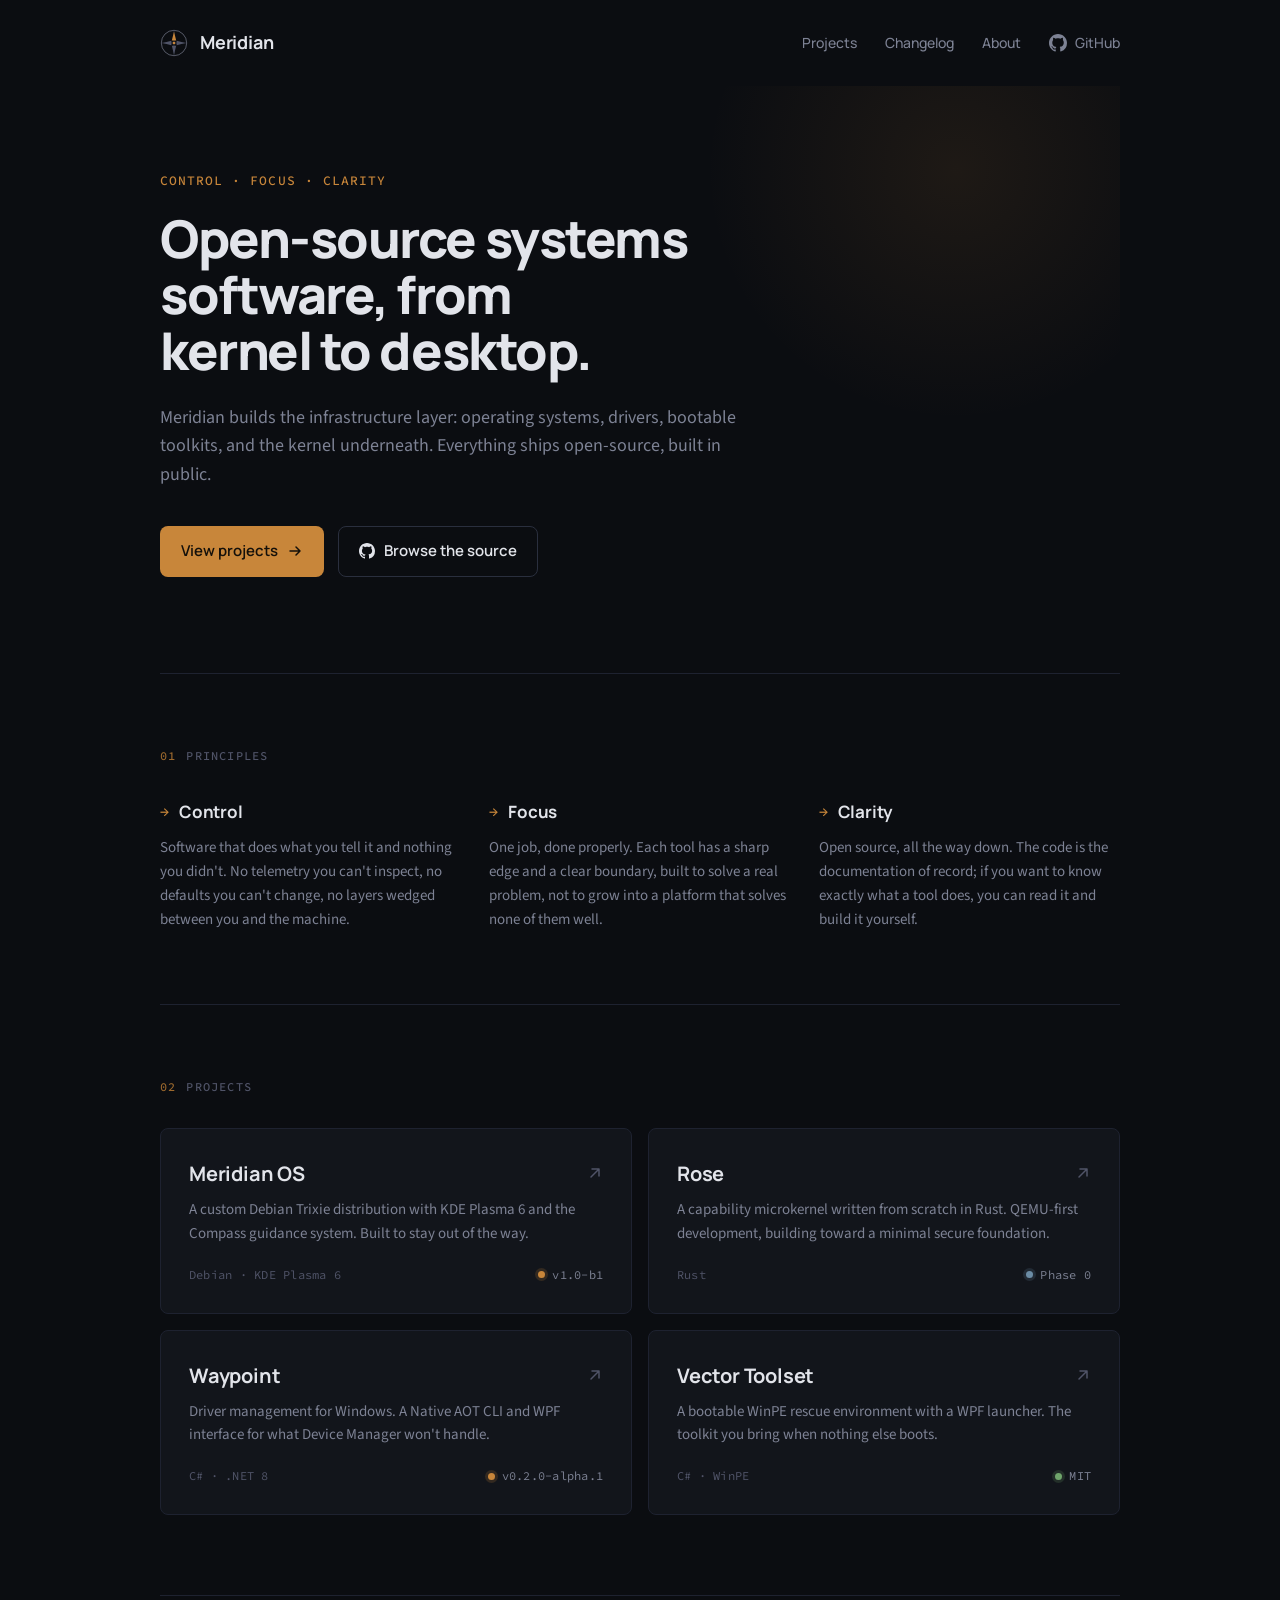
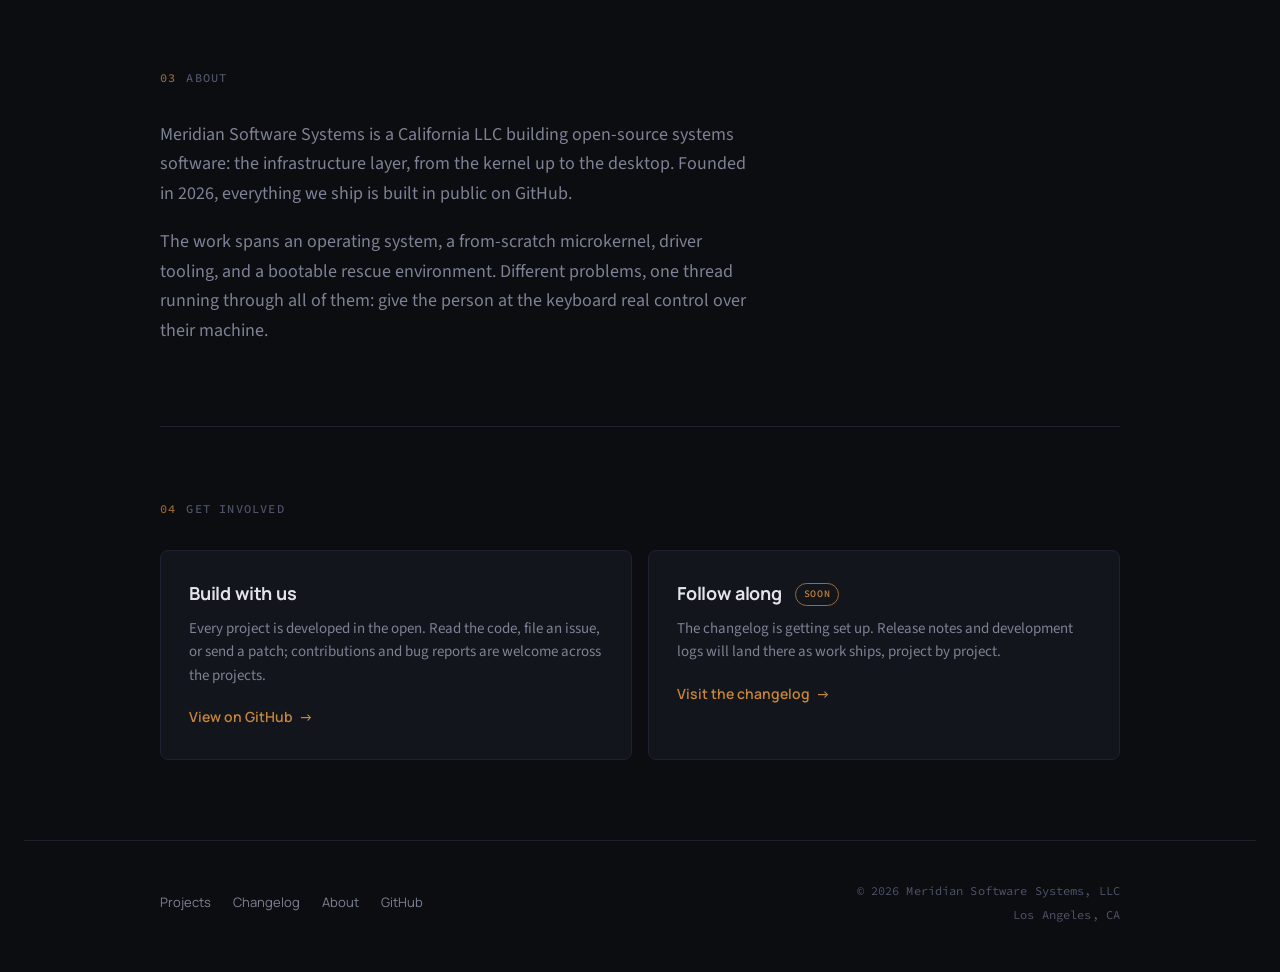
==== commit be3933a5: "Remove interim GitHub contact line from landing (no contact channel yet)" ====
--- a/index.html
+++ b/index.html
@@ -172,7 +172,7 @@
         <a href="mailto:you@yourdomain.com" style="color:var(--accent)">email us</a>.
       </p>
     -->
-    <p class="about-body" style="margin-top:24px">For anything else, whether collaboration, press, or a question, the fastest way to reach us is to <a href="https://github.com/TrashPanda2481" target="_blank" rel="noopener" style="color:var(--accent)">open an issue or discussion on GitHub</a>.</p>
+    <!-- Contact: no public contact channel yet (corporate email not set up). Add a line here when ready. -->
   </section>
 </main>
 
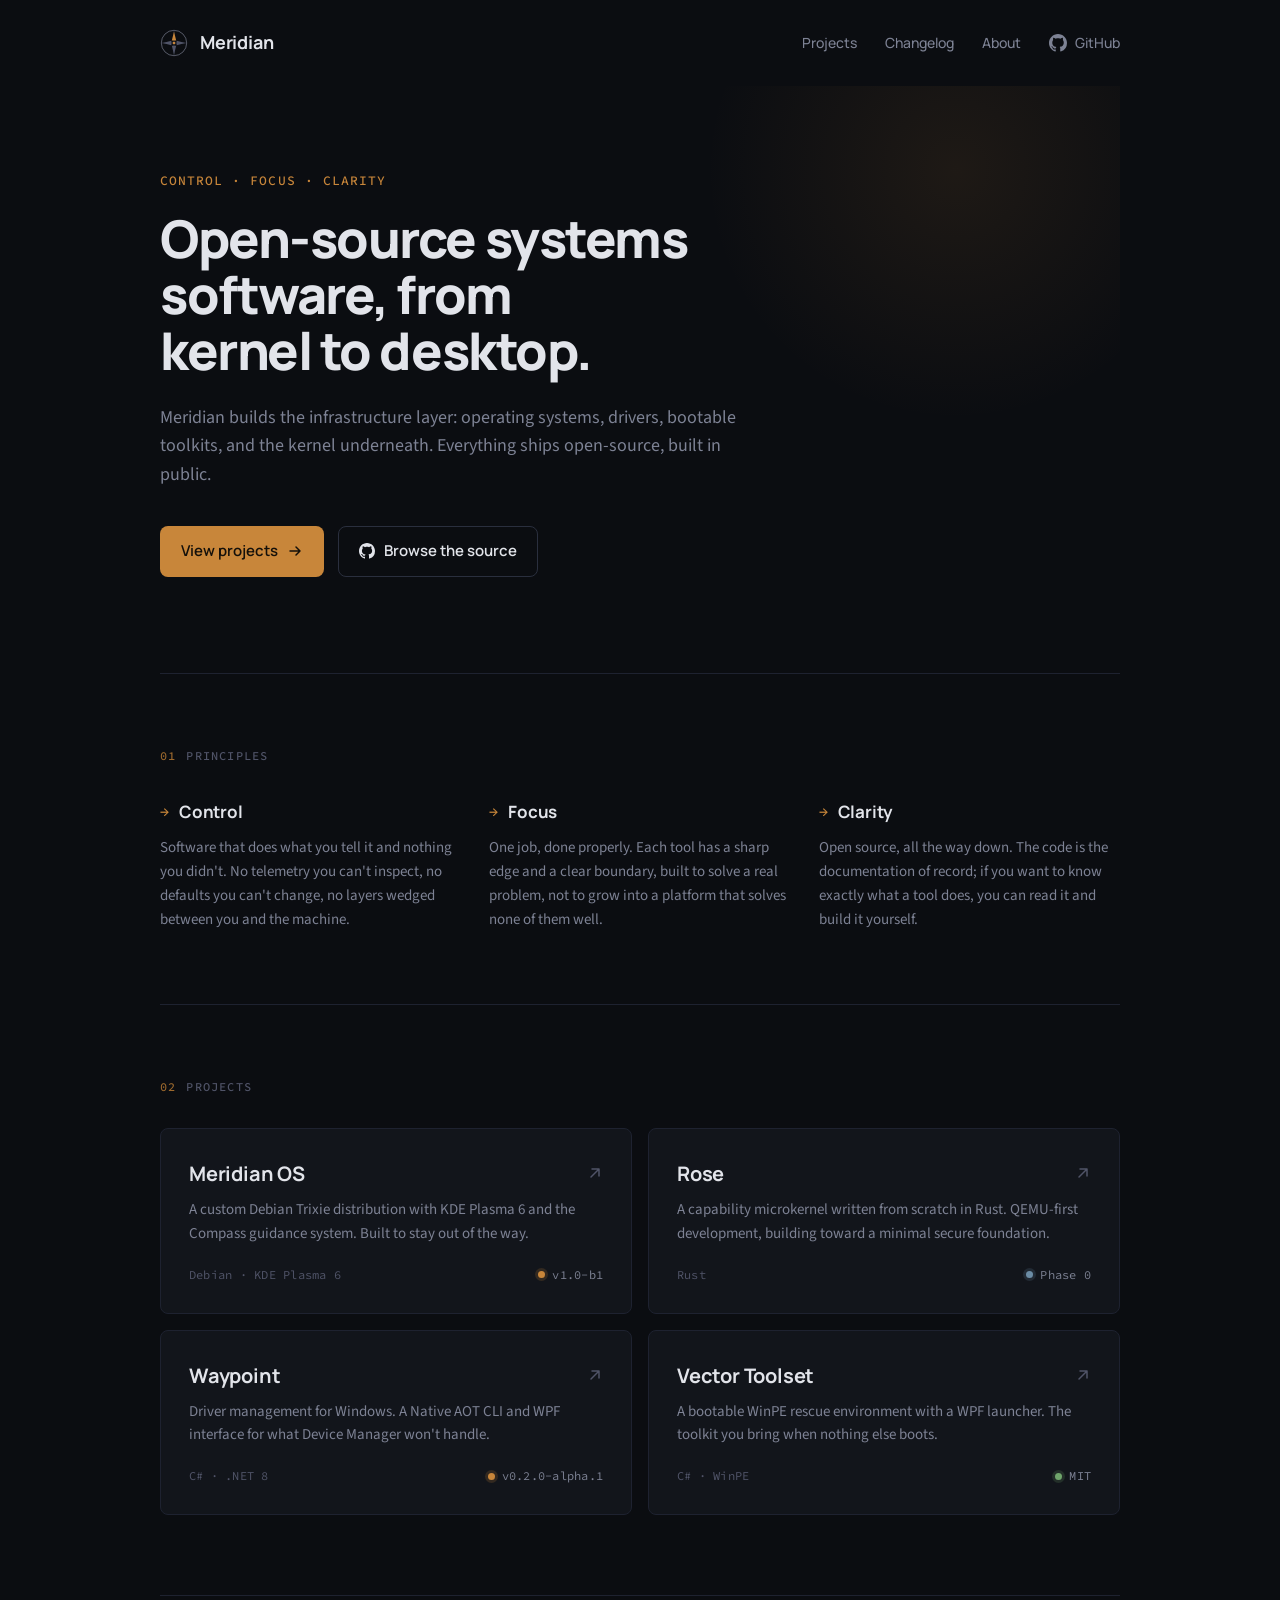
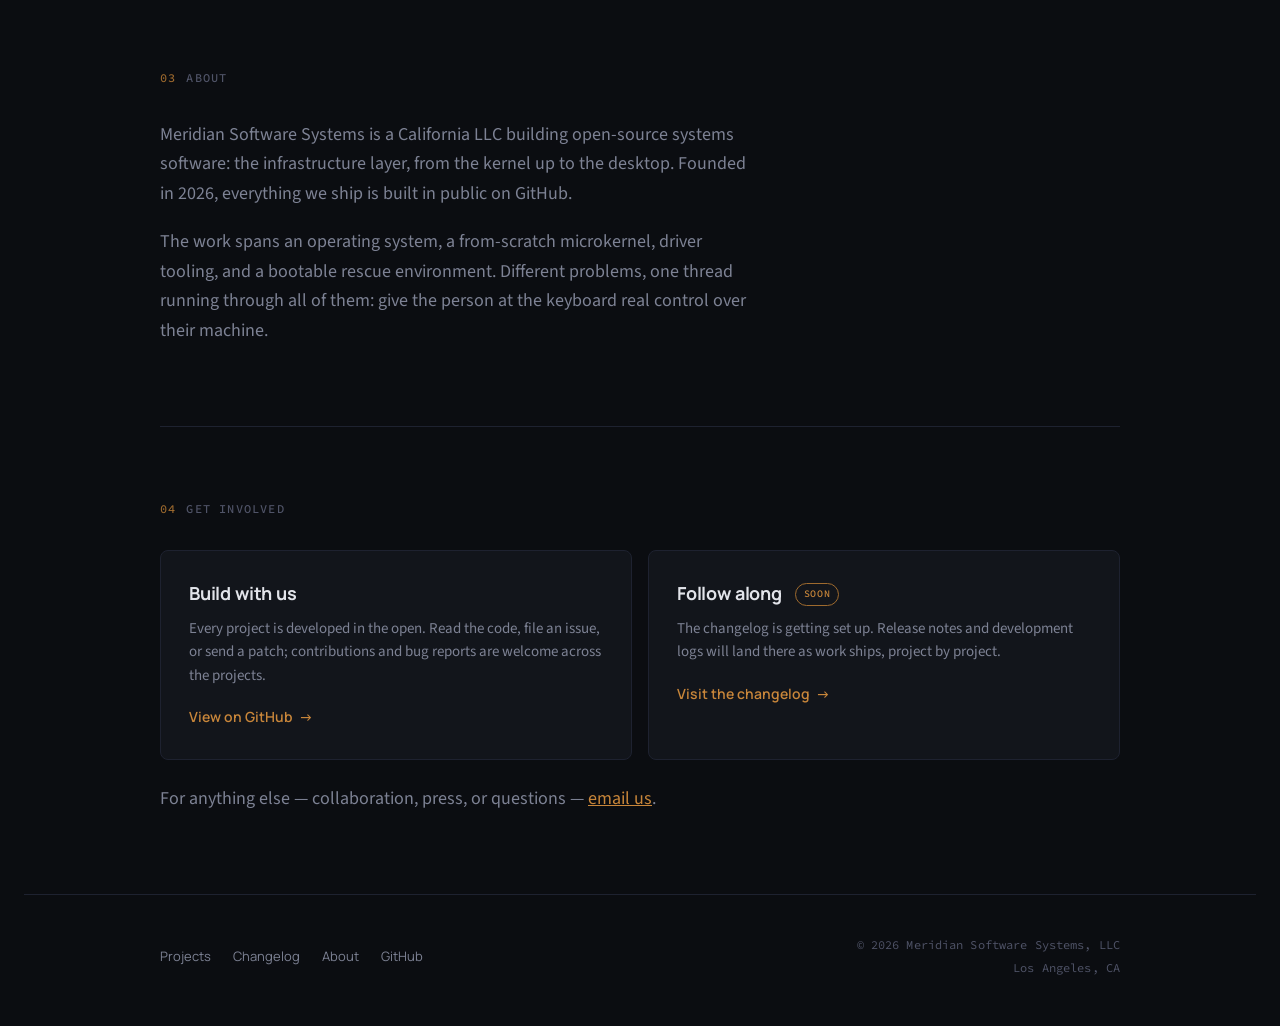
==== commit 76e1b7dc: "Clean up contact information in index.html Removed commented-out contact information and updated ema" ====
--- a/index.html
+++ b/index.html
@@ -164,15 +164,10 @@
         </a>
       </div>
     </div>
-    <!--
-      Contact channel: primary contact is GitHub issues (works today). To add a
-      direct email or a Discord/community invite, drop it in below, e.g.:
-      <p class="about-body" style="margin-top:24px">
+    <p class="about-body" style="margin-top:24px">
         For anything else — collaboration, press, or questions —
-        <a href="mailto:you@yourdomain.com" style="color:var(--accent)">email us</a>.
+        <a href="mailto:chris@meridiansoftwaresystems.com" style="color:var(--accent)">email us</a>.
       </p>
-    -->
-    <!-- Contact: no public contact channel yet (corporate email not set up). Add a line here when ready. -->
   </section>
 </main>
 
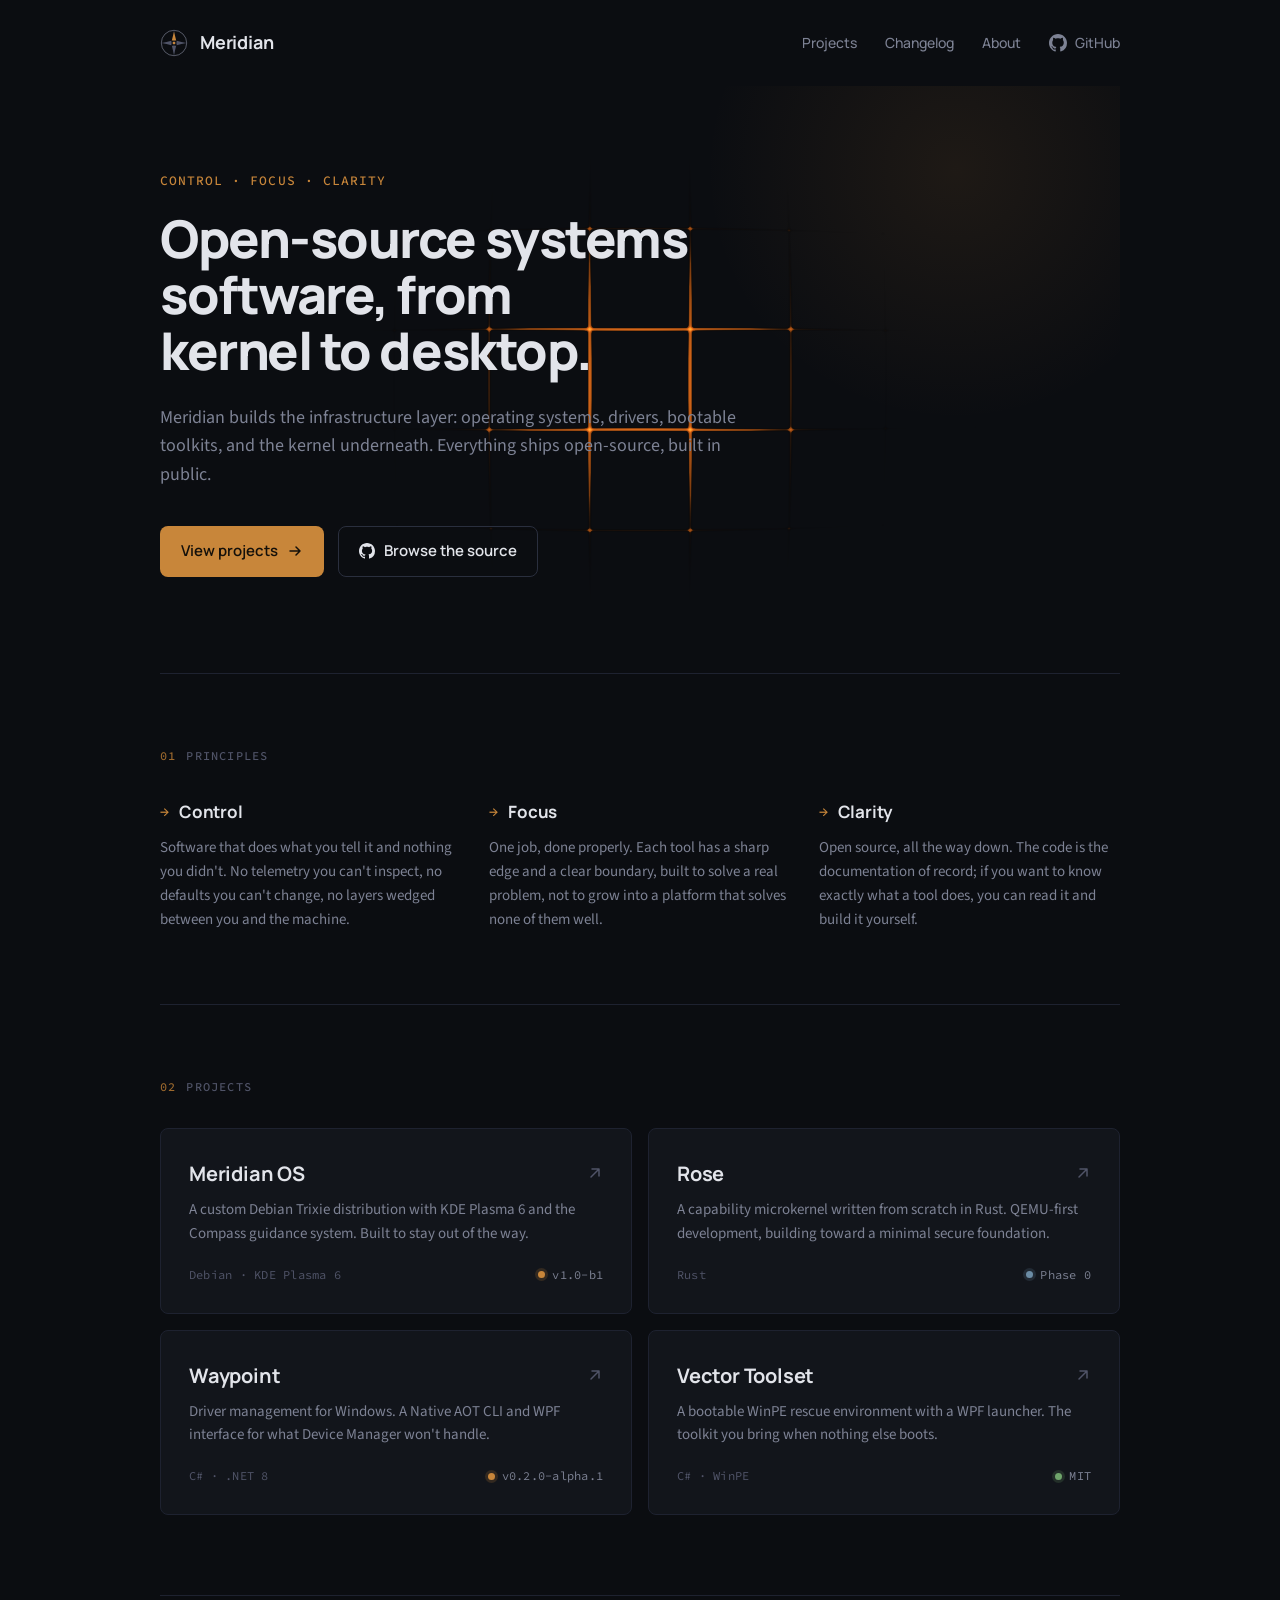
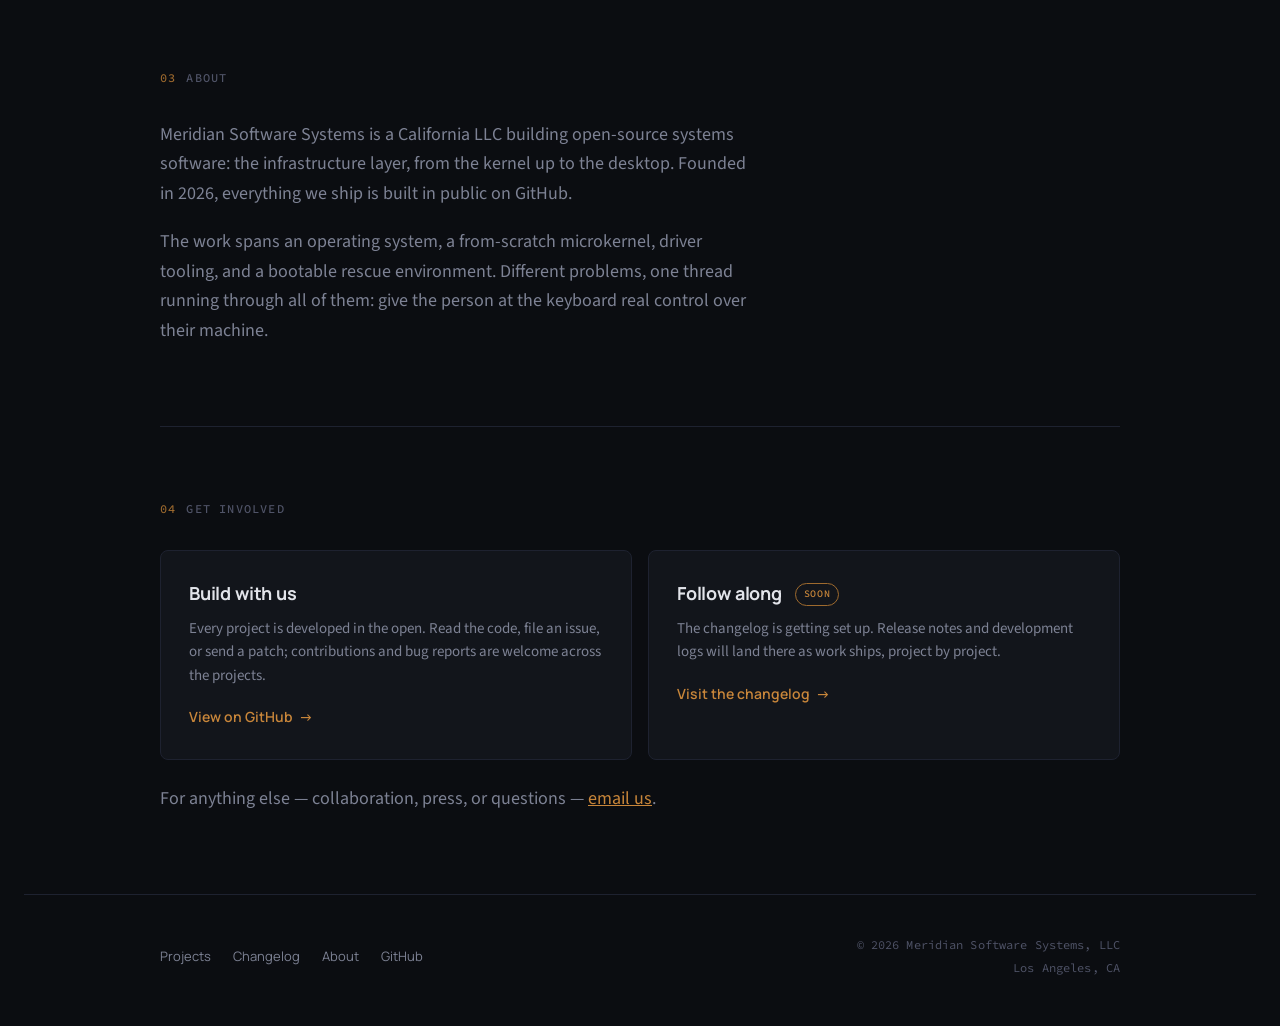
==== commit 7ad58898: "Add RippleGrid WebGL background behind the homepage hero" ====
--- a/index.html
+++ b/index.html
@@ -17,6 +17,7 @@
   <link rel="icon" href="assets/favicon.svg" type="image/svg+xml">
   <link rel="stylesheet" href="https://fonts.googleapis.com/css2?family=Manrope:wght@400;500;600;700;800&family=Source+Sans+3:ital,wght@0,400;0,500;0,600;1,400&family=Source+Code+Pro:wght@400;500&display=swap">
   <link rel="stylesheet" href="assets/style.css">
+  <link rel="stylesheet" href="assets/ripple-grid.css">
   <script>document.documentElement.className += " js";</script>
 </head>
 <body>
@@ -52,6 +53,17 @@
 
 <main class="wrap" id="main">
   <section class="hero">
+    <div class="hero-bg" aria-hidden="true"
+         data-ripple-grid
+         data-grid-color="#d26519"
+         data-ripple-intensity="0.03"
+         data-grid-size="6"
+         data-grid-thickness="42"
+         data-mouse-interaction="true"
+         data-mouse-interaction-radius="1"
+         data-opacity="0.8"
+         data-vignette-strength="2.1"
+         data-glow-intensity="0"></div>
     <p class="hero-tag">Control · Focus · Clarity</p>
     <h1>Open-source systems software, from kernel to desktop.</h1>
     <p class="hero-sub">Meridian builds the infrastructure layer: operating systems, drivers, bootable toolkits, and the kernel underneath. Everything ships open-source, built in public.</p>
@@ -187,5 +199,6 @@
 </footer>
 
 <script src="assets/site.js" defer></script>
+<script src="assets/ripple-grid.js" defer></script>
 </body>
 </html>
--- a/assets/ripple-grid.css
+++ b/assets/ripple-grid.css
@@ -0,0 +1,28 @@
+/* RippleGrid — contained animated grid background behind the hero.
+   Loaded only on pages that use it (currently index.html). */
+
+.hero {
+  position: relative;
+}
+
+/* Hero text and buttons sit above the canvas and stay interactive. */
+.hero > :not(.hero-bg) {
+  position: relative;
+  z-index: 1;
+}
+
+/* The WebGL canvas layer: fills the hero box, behind the content,
+   and transparent to clicks so the hero buttons remain usable. */
+.hero-bg {
+  position: absolute;
+  inset: 0;
+  z-index: 0;
+  overflow: hidden;
+  pointer-events: none;
+}
+
+.hero-bg .ripple-grid-canvas {
+  display: block;
+  width: 100%;
+  height: 100%;
+}
